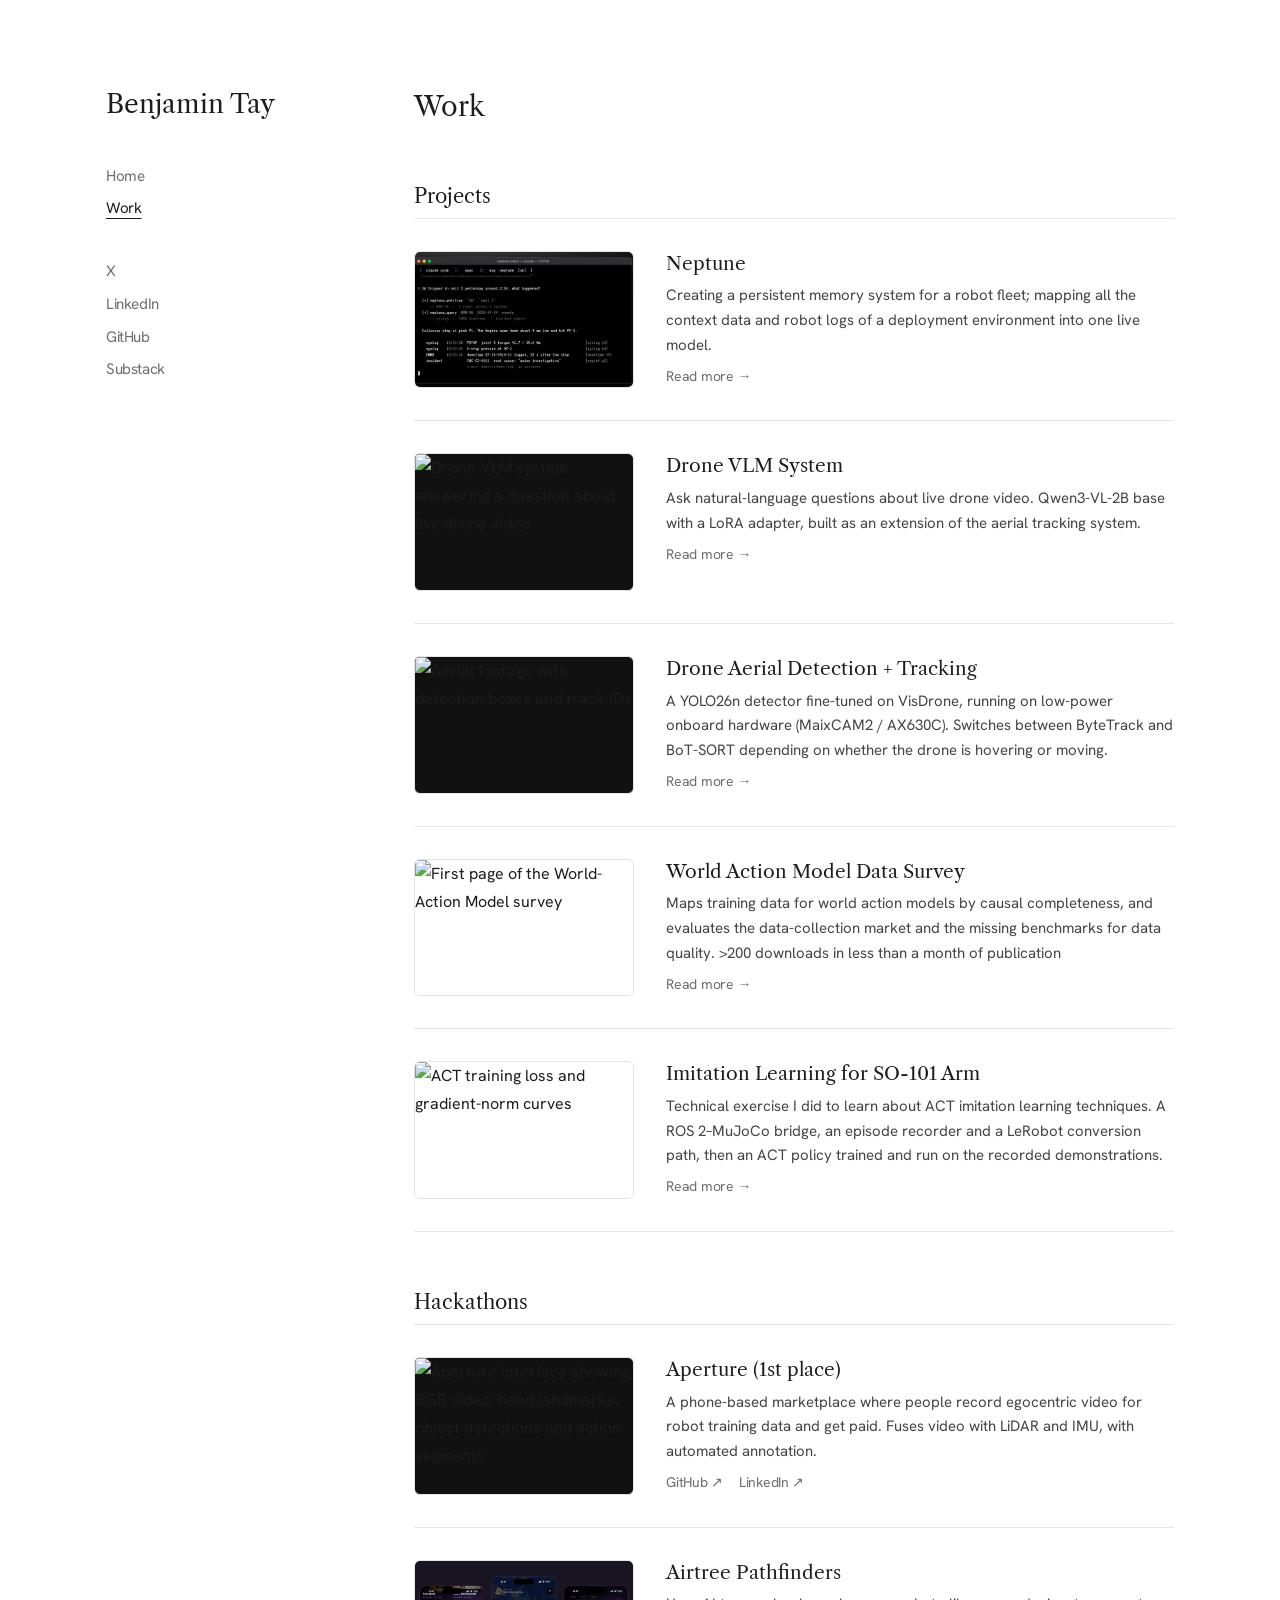
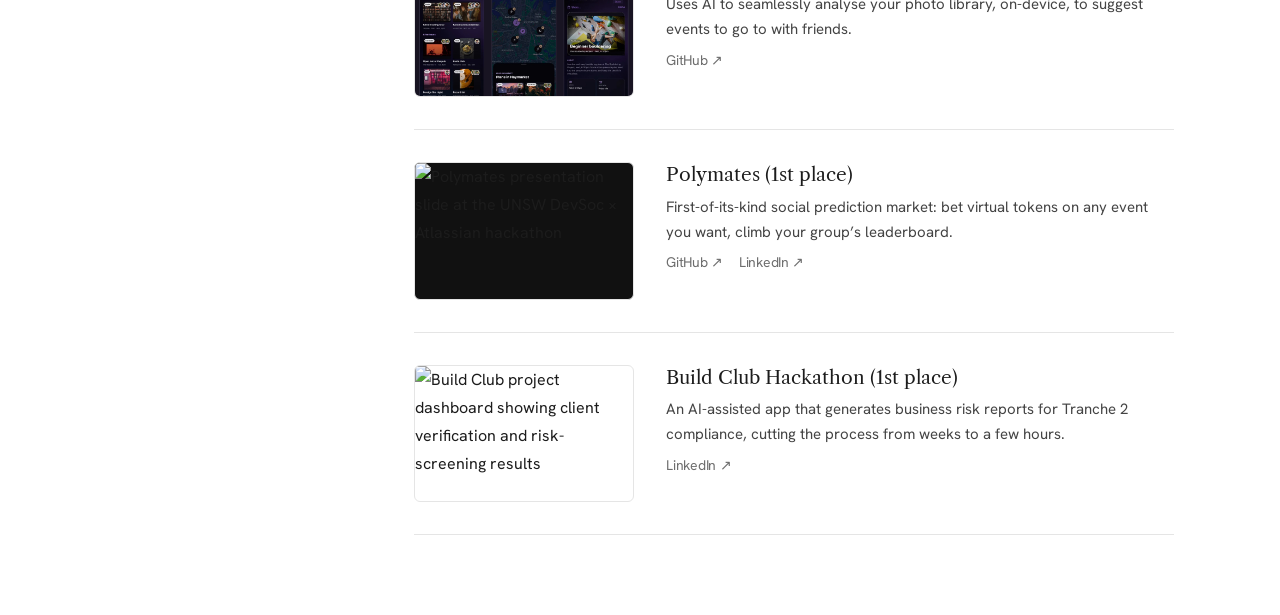
==== work.html @ 9c53ef59 "Redesign site: left sidebar layout, Work page with project popups - New Home and Work pages (Libre C" ====
<!doctype html>
<html lang="en">
<head>
  <meta charset="utf-8">
  <meta name="viewport" content="width=device-width, initial-scale=1">
  <meta name="description" content="Projects and hackathons by Benjamin Tay.">
  <title>Work — Benjamin Tay</title>
  <link rel="preload" href="fonts/libre-caslon-text-400.woff2" as="font" type="font/woff2" crossorigin>
  <link rel="preload" href="fonts/hanken-grotesk-400.woff2" as="font" type="font/woff2" crossorigin>
  <link rel="stylesheet" href="styles.css">
</head>
<body>
  <div class="shell">
    <aside class="side">
      <a class="site-name" href="/">Benjamin Tay</a>
      <nav class="nav-primary" aria-label="Primary">
        <a href="/">Home</a>
        <a href="/work" aria-current="page">Work</a>
      </nav>
      <nav class="nav-social" aria-label="Social">
        <a href="https://x.com/bennytay07" target="_blank" rel="noopener noreferrer">X</a>
        <a href="https://www.linkedin.com/in/benjamintay07" target="_blank" rel="noopener noreferrer">LinkedIn</a>
        <a href="https://github.com/bennytay" target="_blank" rel="noopener noreferrer">GitHub</a>
        <a href="https://substack.com/@bennytay" target="_blank" rel="noopener noreferrer">Substack</a>
      </nav>
    </aside>
    <main class="main work">
      <h1 class="page-title">Work</h1>

      <section class="section" aria-labelledby="projects-heading">
        <h2 class="section-title" id="projects-heading">Projects</h2>
        <div class="list">
          <a class="item" href="#neptune" data-dialog="neptune" aria-haspopup="dialog">
            <span class="thumb dark"><img src="assets/neptune-claude-code.png" alt="Neptune answering a question in Claude Code: a collision stop on robot ARM-3A, with cited syslog, CMMS and incident records" width="2656" height="1552" loading="lazy"></span>
            <span class="item-text">
              <span class="item-title">Neptune</span>
              <span class="item-desc">Creating a persistent memory system for a robot fleet; mapping all the context data and robot logs of a deployment environment into one live model.</span>
              <span class="more">Read more →</span>
            </span>
          </a>
          <a class="item" href="#vlm" data-dialog="vlm" aria-haspopup="dialog">
            <span class="thumb dark"><img src="assets/drone-vlm-system-poster.jpg" alt="Drone VLM system answering a question about live drone video" width="1280" height="720" loading="lazy"></span>
            <span class="item-text">
              <span class="item-title">Drone VLM System</span>
              <span class="item-desc">Ask natural-language questions about live drone video. Qwen3-VL-2B base with a LoRA adapter, built as an extension of the aerial tracking system.</span>
              <span class="more">Read more →</span>
            </span>
          </a>
          <a class="item" href="#tracking" data-dialog="tracking" aria-haspopup="dialog">
            <span class="thumb dark"><img src="assets/drone-aerial-tracking-poster.jpg" alt="Aerial footage with detection boxes and track IDs" width="1280" height="720" loading="lazy"></span>
            <span class="item-text">
              <span class="item-title">Drone Aerial Detection + Tracking</span>
              <span class="item-desc">A YOLO26n detector fine-tuned on VisDrone, running on low-power onboard hardware (MaixCAM2 / AX630C). Switches between ByteTrack and BoT-SORT depending on whether the drone is hovering or moving.</span>
              <span class="more">Read more →</span>
            </span>
          </a>
          <a class="item" href="#survey" data-dialog="survey" aria-haspopup="dialog">
            <span class="thumb top"><img src="assets/world-action-model-survey.png" alt="First page of the World-Action Model survey" width="1526" height="1048" loading="lazy"></span>
            <span class="item-text">
              <span class="item-title">World Action Model Data Survey</span>
              <span class="item-desc">Maps training data for world action models by causal completeness, and evaluates the data-collection market and the missing benchmarks for data quality. &gt;200 downloads in less than a month of publication</span>
              <span class="more">Read more →</span>
            </span>
          </a>
          <a class="item" href="#imitation" data-dialog="imitation" aria-haspopup="dialog">
            <span class="thumb contain"><img src="assets/so101-act-training.png" alt="ACT training loss and gradient-norm curves" width="1380" height="582" loading="lazy"></span>
            <span class="item-text">
              <span class="item-title">Imitation Learning for SO-101 Arm</span>
              <span class="item-desc">Technical exercise I did to learn about ACT imitation learning techniques. A ROS 2–MuJoCo bridge, an episode recorder and a LeRobot conversion path, then an ACT policy trained and run on the recorded demonstrations.</span>
              <span class="more">Read more →</span>
            </span>
          </a>
        </div>
      </section>

      <section class="section" aria-labelledby="hackathons-heading">
        <h2 class="section-title" id="hackathons-heading">Hackathons</h2>
        <div class="list">
          <article class="item">
            <div class="thumb dark"><img src="assets/aperture.png" alt="Aperture interface showing RGB video, hand landmarks, object detections and action segments" width="1694" height="896" loading="lazy"></div>
            <div class="item-text">
              <h3 class="item-title">Aperture (1st place)</h3>
              <p class="item-desc">A phone-based marketplace where people record egocentric video for robot training data and get paid. Fuses video with LiDAR and IMU, with automated annotation.</p>
              <div class="item-links"><a href="https://github.com/PenTest-duck/Aperture" target="_blank" rel="noopener noreferrer">GitHub ↗</a><a href="https://www.linkedin.com/posts/chris-yoo_we-won-hack48-by-scaling-physical-data-ugcPost-7464624704323014656--o9l/" target="_blank" rel="noopener noreferrer">LinkedIn ↗</a></div>
            </div>
          </article>
          <article class="item">
            <div class="thumb dark"><img src="assets/airtree-pathfinders.jpg" alt="Three screens from the Airtree Pathfinders app: event suggestions, a map of nearby plans and a plan detail" width="1600" height="1000" loading="lazy"></div>
            <div class="item-text">
              <h3 class="item-title">Airtree Pathfinders</h3>
              <p class="item-desc">Uses AI to seamlessly analyse your photo library, on-device, to suggest events to go to with friends.</p>
              <div class="item-links"><a href="https://github.com/bennytay/pathfinders" target="_blank" rel="noopener noreferrer">GitHub ↗</a></div>
            </div>
          </article>
          <article class="item">
            <div class="thumb dark"><img src="assets/polymates.png" alt="Polymates presentation slide at the UNSW DevSoc × Atlassian hackathon" width="1650" height="1008" loading="lazy"></div>
            <div class="item-text">
              <h3 class="item-title">Polymates (1st place)</h3>
              <p class="item-desc">First-of-its-kind social prediction market: bet virtual tokens on any event you want, climb your group’s leaderboard.</p>
              <div class="item-links"><a href="https://github.com/YamacYurtsever/Polymates" target="_blank" rel="noopener noreferrer">GitHub ↗</a><a href="https://www.linkedin.com/posts/benjamintay07_my-friends-have-voted-that-theres-a-00001-ugcPost-7464608392968409088-lAAg/" target="_blank" rel="noopener noreferrer">LinkedIn ↗</a></div>
            </div>
          </article>
          <article class="item">
            <div class="thumb top"><img src="assets/build-club.png" alt="Build Club project dashboard showing client verification and risk-screening results" width="1652" height="1080" loading="lazy"></div>
            <div class="item-text">
              <h3 class="item-title">Build Club Hackathon (1st place)</h3>
              <p class="item-desc">An AI-assisted app that generates business risk reports for Tranche 2 compliance, cutting the process from weeks to a few hours.</p>
              <div class="item-links"><a href="https://www.linkedin.com/feed/update/urn:li:activity:7452551533323325440/" target="_blank" rel="noopener noreferrer">LinkedIn ↗</a></div>
            </div>
          </article>
        </div>
      </section>
    </main>
  </div>
  <dialog class="dlg" id="neptune" aria-labelledby="neptune-title">
    <div class="dlg-body">
      <button class="dlg-close" type="button" aria-label="Close"><svg width="18" height="18" viewBox="0 0 24 24" fill="none" stroke="currentColor" stroke-width="1.6" stroke-linecap="round" aria-hidden="true"><path d="M6 6l12 12M18 6L6 18"/></svg></button>
      <h2 class="dlg-title" id="neptune-title"><span>Neptune</span><a class="icon-link" href="https://github.com/bennytay/neptune" target="_blank" rel="noopener noreferrer" aria-label="Neptune on GitHub"><svg aria-hidden="true" viewBox="0 0 24 24"><path d="M12 .297c-6.63 0-12 5.373-12 12 0 5.303 3.438 9.8 8.205 11.385.6.113.82-.258.82-.577 0-.285-.01-1.04-.015-2.04-3.338.724-4.042-1.61-4.042-1.61-.546-1.387-1.333-1.756-1.333-1.756-1.089-.745.083-.729.083-.729 1.205.084 1.839 1.237 1.839 1.237 1.07 1.834 2.807 1.304 3.492.997.107-.775.418-1.305.762-1.604-2.665-.305-5.467-1.334-5.467-5.931 0-1.311.469-2.381 1.236-3.221-.124-.303-.535-1.524.117-3.176 0 0 1.008-.322 3.301 1.23A11.509 11.509 0 0 1 12 5.803c1.02.005 2.047.138 3.006.404 2.291-1.552 3.297-1.23 3.297-1.23.653 1.653.242 2.874.118 3.176.77.84 1.235 1.911 1.235 3.221 0 4.609-2.807 5.624-5.479 5.921.43.372.823 1.102.823 2.222 0 1.606-.014 2.898-.014 3.293 0 .322.216.694.825.576C20.565 22.092 24 17.592 24 12.297c0-6.627-5.373-12-12-12"></path></svg></a><a class="icon-link" href="https://x.com/bennytay07/status/2110752009976754232" target="_blank" rel="noopener noreferrer" aria-label="Neptune on X"><svg aria-hidden="true" viewBox="0 0 24 24"><path d="M18.244 2.25h3.308l-7.227 8.26 8.502 11.24h-6.66l-5.214-6.817L4.99 21.75H1.68l7.73-8.835L1.254 2.25H8.08l4.713 6.231 5.45-6.231Zm-1.161 17.52h1.833L7.084 4.126H5.117L17.083 19.77Z"></path></svg></a></h2>
          <img class="dlg-img" src="assets/neptune-claude-code.png" alt="Neptune answering a question in Claude Code: a collision stop on robot ARM-3A, with cited syslog, CMMS and incident records" width="2656" height="1552" loading="lazy">
          <ul class="dlg-list">
            <li>Creating a persistent memory layer for robotic deployments, aggregating context data (records, history, regulations) with physical data (MCAP files + ROS + URDF + logs etc). Like <a href="https://supermemory.ai" rel="noopener noreferrer" target="_blank">supermemory.ai</a> but for robots. With more deployment data, the memory is automatically updated + can be used as a data flywheel.</li>
            <li>Memory is aimed to be used for downstream applications (LLM agents, VLA policies, simulators, eval/training pipelines and deployment/compliance tooling).</li>
            <li>Memory system = bi-temporal claim graph + episodic/spatial memory with immutable evidence and revision/invalidation semantics.</li>
          </ul>
          <img class="dlg-img" src="assets/neptune-memory-architecture.png" alt="Neptune memory architecture connecting working, episodic, and persistent memory across short, medium, and long horizons." width="2198" height="864" loading="lazy">
    </div>
  </dialog>
  <dialog class="dlg" id="vlm" aria-labelledby="vlm-title">
    <div class="dlg-body">
      <button class="dlg-close" type="button" aria-label="Close"><svg width="18" height="18" viewBox="0 0 24 24" fill="none" stroke="currentColor" stroke-width="1.6" stroke-linecap="round" aria-hidden="true"><path d="M6 6l12 12M18 6L6 18"/></svg></button>
      <h2 class="dlg-title" id="vlm-title"><span>Drone VLM System</span><a class="icon-link" href="https://github.com/bennytay/aero_vlm" target="_blank" rel="noopener noreferrer" aria-label="Drone VLM system on GitHub"><svg aria-hidden="true" viewBox="0 0 24 24"><path d="M12 .297c-6.63 0-12 5.373-12 12 0 5.303 3.438 9.8 8.205 11.385.6.113.82-.258.82-.577 0-.285-.01-1.04-.015-2.04-3.338.724-4.042-1.61-4.042-1.61-.546-1.387-1.333-1.756-1.333-1.756-1.089-.745.083-.729.083-.729 1.205.084 1.839 1.237 1.839 1.237 1.07 1.834 2.807 1.304 3.492.997.107-.775.418-1.305.762-1.604-2.665-.305-5.467-1.334-5.467-5.931 0-1.311.469-2.381 1.236-3.221-.124-.303-.535-1.524.117-3.176 0 0 1.008-.322 3.301 1.23A11.509 11.509 0 0 1 12 5.803c1.02.005 2.047.138 3.006.404 2.291-1.552 3.297-1.23 3.297-1.23.653 1.653.242 2.874.118 3.176.77.84 1.235 1.911 1.235 3.221 0 4.609-2.807 5.624-5.479 5.921.43.372.823 1.102.823 2.222 0 1.606-.014 2.898-.014 3.293 0 .322.216.694.825.576C20.565 22.092 24 17.592 24 12.297c0-6.627-5.373-12-12-12"></path></svg></a><a class="icon-link" href="https://x.com/bennytay07/status/2097221204251976143" target="_blank" rel="noopener noreferrer" aria-label="Drone VLM system on X"><svg aria-hidden="true" viewBox="0 0 24 24"><path d="M18.244 2.25h3.308l-7.227 8.26 8.502 11.24h-6.66l-5.214-6.817L4.99 21.75H1.68l7.73-8.835L1.254 2.25H8.08l4.713 6.231 5.45-6.231Zm-1.161 17.52h1.833L7.084 4.126H5.117L17.083 19.77Z"></path></svg></a><a class="icon-link" href="https://www.linkedin.com/feed/update/urn:li:activity:7502970041890447360/" target="_blank" rel="noopener noreferrer" aria-label="Drone VLM system on LinkedIn"><svg aria-hidden="true" viewBox="0 0 24 24"><path d="M20.447 20.452h-3.554v-5.569c0-1.328-.027-3.037-1.852-3.037-1.853 0-2.136 1.445-2.136 2.939v5.667H9.351V9h3.414v1.561h.046c.477-.9 1.637-1.85 3.37-1.85 3.601 0 4.267 2.37 4.267 5.455v6.286zM5.337 7.433a2.062 2.062 0 0 1-2.063-2.065 2.064 2.064 0 1 1 2.063 2.065zm1.782 13.019H3.555V9h3.564v11.452zM22.225 0H1.771C.792 0 0 .774 0 1.729v20.542C0 23.227.792 24 1.771 24h20.451C23.2 24 24 23.227 24 22.271V1.729C24 .774 23.2 0 22.225 0z"></path></svg></a></h2>
          <img class="dlg-img" src="assets/drone-vlm-system-poster.jpg" alt="Drone VLM system answering a question about live drone video" width="1280" height="720" loading="lazy">
          <ul class="dlg-list">
            <li>Allows you to ask open-ended semantic questions while the drone is flying (“ChatGPT for drone video”), very applicable to industry + makes monitoring tools + surveillance process more accessible to non-technical operators.</li>
            <li>Qwen3-VL-2B as pretrained base (4bit mode).</li>
            <li>Frozen vision tower initially.</li>
            <li>Image to language merger/projector + LoRA adapter is trained in Qwen’s attention and MLP layers.</li>
            <li>Completion-only supervised fine tuning on structured aerial tasks.</li>
          </ul>
          <p class="dlg-note"><a aria-label="Shared aero_vlm repository on GitHub" class="icon-link small" href="https://github.com/bennytay/aero_vlm" rel="noopener noreferrer" target="_blank"><svg aria-hidden="true" viewBox="0 0 24 24"><path d="M12 .297c-6.63 0-12 5.373-12 12 0 5.303 3.438 9.8 8.205 11.385.6.113.82-.258.82-.577 0-.285-.01-1.04-.015-2.04-3.338.724-4.042-1.61-4.042-1.61-.546-1.387-1.333-1.756-1.333-1.756-1.089-.745.083-.729.083-.729 1.205.084 1.839 1.237 1.839 1.237 1.07 1.834 2.807 1.304 3.492.997.107-.775.418-1.305.762-1.604-2.665-.305-5.467-1.334-5.467-5.931 0-1.311.469-2.381 1.236-3.221-.124-.303-.535-1.524.117-3.176 0 0 1.008-.322 3.301 1.23A11.509 11.509 0 0 1 12 5.803c1.02.005 2.047.138 3.006.404 2.291-1.552 3.297-1.23 3.297-1.23.653 1.653.242 2.874.118 3.176.77.84 1.235 1.911 1.235 3.221 0 4.609-2.807 5.624-5.479 5.921.43.372.823 1.102.823 2.222 0 1.606-.014 2.898-.014 3.293 0 .322.216.694.825.576C20.565 22.092 24 17.592 24 12.297c0-6.627-5.373-12-12-12"></path></svg></a>extension of the aerial tracking system below · <a href="https://github.com/bennytay/aero_vlm" rel="noopener noreferrer" target="_blank">shared aero_vlm repository</a></p>
    </div>
  </dialog>
  <dialog class="dlg" id="tracking" aria-labelledby="tracking-title">
    <div class="dlg-body">
      <button class="dlg-close" type="button" aria-label="Close"><svg width="18" height="18" viewBox="0 0 24 24" fill="none" stroke="currentColor" stroke-width="1.6" stroke-linecap="round" aria-hidden="true"><path d="M6 6l12 12M18 6L6 18"/></svg></button>
      <h2 class="dlg-title" id="tracking-title"><span>Drone Aerial Detection + Tracking</span><a class="icon-link" href="https://github.com/bennytay/aero_vlm" target="_blank" rel="noopener noreferrer" aria-label="Drone tracking system on GitHub"><svg aria-hidden="true" viewBox="0 0 24 24"><path d="M12 .297c-6.63 0-12 5.373-12 12 0 5.303 3.438 9.8 8.205 11.385.6.113.82-.258.82-.577 0-.285-.01-1.04-.015-2.04-3.338.724-4.042-1.61-4.042-1.61-.546-1.387-1.333-1.756-1.333-1.756-1.089-.745.083-.729.083-.729 1.205.084 1.839 1.237 1.839 1.237 1.07 1.834 2.807 1.304 3.492.997.107-.775.418-1.305.762-1.604-2.665-.305-5.467-1.334-5.467-5.931 0-1.311.469-2.381 1.236-3.221-.124-.303-.535-1.524.117-3.176 0 0 1.008-.322 3.301 1.23A11.509 11.509 0 0 1 12 5.803c1.02.005 2.047.138 3.006.404 2.291-1.552 3.297-1.23 3.297-1.23.653 1.653.242 2.874.118 3.176.77.84 1.235 1.911 1.235 3.221 0 4.609-2.807 5.624-5.479 5.921.43.372.823 1.102.823 2.222 0 1.606-.014 2.898-.014 3.293 0 .322.216.694.825.576C20.565 22.092 24 17.592 24 12.297c0-6.627-5.373-12-12-12"></path></svg></a><a class="icon-link" href="https://x.com/bennytay07/status/2094953460168831120" target="_blank" rel="noopener noreferrer" aria-label="Drone tracking system on X"><svg aria-hidden="true" viewBox="0 0 24 24"><path d="M18.244 2.25h3.308l-7.227 8.26 8.502 11.24h-6.66l-5.214-6.817L4.99 21.75H1.68l7.73-8.835L1.254 2.25H8.08l4.713 6.231 5.45-6.231Zm-1.161 17.52h1.833L7.084 4.126H5.117L17.083 19.77Z"></path></svg></a><a class="icon-link" href="https://www.linkedin.com/feed/update/urn:li:activity:7500726740667924480/" target="_blank" rel="noopener noreferrer" aria-label="Drone tracking system on LinkedIn"><svg aria-hidden="true" viewBox="0 0 24 24"><path d="M20.447 20.452h-3.554v-5.569c0-1.328-.027-3.037-1.852-3.037-1.853 0-2.136 1.445-2.136 2.939v5.667H9.351V9h3.414v1.561h.046c.477-.9 1.637-1.85 3.37-1.85 3.601 0 4.267 2.37 4.267 5.455v6.286zM5.337 7.433a2.062 2.062 0 0 1-2.063-2.065 2.064 2.064 0 1 1 2.063 2.065zm1.782 13.019H3.555V9h3.564v11.452zM22.225 0H1.771C.792 0 0 .774 0 1.729v20.542C0 23.227.792 24 1.771 24h20.451C23.2 24 24 23.227 24 22.271V1.729C24 .774 23.2 0 22.225 0z"></path></svg></a></h2>
          <img class="dlg-img" src="assets/drone-aerial-tracking-poster.jpg" alt="Aerial footage with detection boxes and track IDs" width="1280" height="720" loading="lazy">
          <ul class="dlg-list">
            <li>Drones are great for surveillance / detection deployments but it’s hard to run advanced models on them because of limited onboard compute and battery concerns. I sought to build the lowest cost and most efficient onboard system possible.</li>
            <li>Fine-tuning of YOLO26n on VisDrone for compute-constrained on-board detection.</li>
            <li>Targeted MaixCAM2/AX630C inference; switchable ByteTrack and BoT-SORT tracking (depending on drone movement, if it’s just hovering vs moving).</li>
            <li>This was the basis for my drone VLM project, which extended it on the same codebase.</li>
          </ul>
          <p class="dlg-note"><a aria-label="Shared aero_vlm repository on GitHub" class="icon-link small" href="https://github.com/bennytay/aero_vlm" rel="noopener noreferrer" target="_blank"><svg aria-hidden="true" viewBox="0 0 24 24"><path d="M12 .297c-6.63 0-12 5.373-12 12 0 5.303 3.438 9.8 8.205 11.385.6.113.82-.258.82-.577 0-.285-.01-1.04-.015-2.04-3.338.724-4.042-1.61-4.042-1.61-.546-1.387-1.333-1.756-1.333-1.756-1.089-.745.083-.729.083-.729 1.205.084 1.839 1.237 1.839 1.237 1.07 1.834 2.807 1.304 3.492.997.107-.775.418-1.305.762-1.604-2.665-.305-5.467-1.334-5.467-5.931 0-1.311.469-2.381 1.236-3.221-.124-.303-.535-1.524.117-3.176 0 0 1.008-.322 3.301 1.23A11.509 11.509 0 0 1 12 5.803c1.02.005 2.047.138 3.006.404 2.291-1.552 3.297-1.23 3.297-1.23.653 1.653.242 2.874.118 3.176.77.84 1.235 1.911 1.235 3.221 0 4.609-2.807 5.624-5.479 5.921.43.372.823 1.102.823 2.222 0 1.606-.014 2.898-.014 3.293 0 .322.216.694.825.576C20.565 22.092 24 17.592 24 12.297c0-6.627-5.373-12-12-12"></path></svg></a>base system for the VLM extension above · <a href="https://github.com/bennytay/aero_vlm" rel="noopener noreferrer" target="_blank">shared aero_vlm repository</a></p>
    </div>
  </dialog>
  <dialog class="dlg" id="survey" aria-labelledby="survey-title">
    <div class="dlg-body">
      <button class="dlg-close" type="button" aria-label="Close"><svg width="18" height="18" viewBox="0 0 24 24" fill="none" stroke="currentColor" stroke-width="1.6" stroke-linecap="round" aria-hidden="true"><path d="M6 6l12 12M18 6L6 18"/></svg></button>
      <h2 class="dlg-title" id="survey-title"><span>World Action Model Data Survey</span><a class="icon-link" href="https://engrxiv.org/preprint/view/8158/version/10498" target="_blank" rel="noopener noreferrer" aria-label="World action model survey paper"><svg aria-hidden="true" class="stroke" viewBox="0 0 24 24"><circle cx="12" cy="12" r="9.25"></circle><path d="M2.75 12h18.5M12 2.75c2.9 2.550 4.37 5.63 4.37 9.25S14.9 18.7 12 21.25C9.1 18.7 7.63 15.62 7.63 12S9.1 5.3 12 2.75Z"></path></svg></a><a class="icon-link" href="https://x.com/bennytay07/status/2099703795353837862" target="_blank" rel="noopener noreferrer" aria-label="World action model survey on X"><svg aria-hidden="true" viewBox="0 0 24 24"><path d="M18.244 2.25h3.308l-7.227 8.26 8.502 11.24h-6.66l-5.214-6.817L4.99 21.75H1.68l7.73-8.835L1.254 2.25H8.08l4.713 6.231 5.45-6.231Zm-1.161 17.52h1.833L7.084 4.126H5.117L17.083 19.77Z"></path></svg></a><a class="icon-link" href="https://www.linkedin.com/feed/update/urn:li:activity:7505475040201744384/" target="_blank" rel="noopener noreferrer" aria-label="World action model survey on LinkedIn"><svg aria-hidden="true" viewBox="0 0 24 24"><path d="M20.447 20.452h-3.554v-5.569c0-1.328-.027-3.037-1.852-3.037-1.853 0-2.136 1.445-2.136 2.939v5.667H9.351V9h3.414v1.561h.046c.477-.9 1.637-1.85 3.37-1.85 3.601 0 4.267 2.37 4.267 5.455v6.286zM5.337 7.433a2.062 2.062 0 0 1-2.063-2.065 2.064 2.064 0 1 1 2.063 2.065zm1.782 13.019H3.555V9h3.564v11.452zM22.225 0H1.771C.792 0 0 .774 0 1.729v20.542C0 23.227.792 24 1.771 24h20.451C23.2 24 24 23.227 24 22.271V1.729C24 .774 23.2 0 22.225 0z"></path></svg></a></h2>
          <img class="dlg-img" src="assets/world-action-model-survey.png" alt="First page of the World-Action Model survey paper by Benjamin Tay and Jaymari Chua." width="1526" height="1048" loading="lazy">
          <ul class="dlg-list">
            <li>Over 200 downloads in just over a month of publication.</li>
            <li>World action models depend on training data that record agent-environment causality. Therefore, we mapped the current landscape by data through the lens of causal completeness, distilling it into three key tiers.</li>
            <li>This is followed by an analysis of the saturation of the data collection economy, and discusses the problem of 'scaling in the dark' -&gt; there is a lack of proper benchmarking / taxonomy that measures how well a dataset actually improves model performance.</li>
          </ul>
    </div>
  </dialog>
  <dialog class="dlg" id="imitation" aria-labelledby="imitation-title">
    <div class="dlg-body">
      <button class="dlg-close" type="button" aria-label="Close"><svg width="18" height="18" viewBox="0 0 24 24" fill="none" stroke="currentColor" stroke-width="1.6" stroke-linecap="round" aria-hidden="true"><path d="M6 6l12 12M18 6L6 18"/></svg></button>
      <h2 class="dlg-title" id="imitation-title"><span>Imitation Learning for SO-101 Arm</span><a class="icon-link" href="https://github.com/bennytay/imitation_machines_technical" target="_blank" rel="noopener noreferrer" aria-label="Imitation learning project on GitHub"><svg aria-hidden="true" viewBox="0 0 24 24"><path d="M12 .297c-6.63 0-12 5.373-12 12 0 5.303 3.438 9.8 8.205 11.385.6.113.82-.258.82-.577 0-.285-.01-1.04-.015-2.04-3.338.724-4.042-1.61-4.042-1.61-.546-1.387-1.333-1.756-1.333-1.756-1.089-.745.083-.729.083-.729 1.205.084 1.839 1.237 1.839 1.237 1.07 1.834 2.807 1.304 3.492.997.107-.775.418-1.305.762-1.604-2.665-.305-5.467-1.334-5.467-5.931 0-1.311.469-2.381 1.236-3.221-.124-.303-.535-1.524.117-3.176 0 0 1.008-.322 3.301 1.23A11.509 11.509 0 0 1 12 5.803c1.02.005 2.047.138 3.006.404 2.291-1.552 3.297-1.23 3.297-1.23.653 1.653.242 2.874.118 3.176.77.84 1.235 1.911 1.235 3.221 0 4.609-2.807 5.624-5.479 5.921.43.372.823 1.102.823 2.222 0 1.606-.014 2.898-.014 3.293 0 .322.216.694.825.576C20.565 22.092 24 17.592 24 12.297c0-6.627-5.373-12-12-12"></path></svg></a></h2>
          <img class="dlg-img" src="assets/so101-act-training.png" alt="ACT training loss and gradient-norm curves for the SO-101 trace-I task across 5,000 steps." width="1380" height="582" loading="lazy">
          <ul class="dlg-list">
            <li>Technical exercise I did to learn about ACT imitation learning techniques.</li>
            <li>Built a ROS 2 ↔ MuJoCo bridge, episode recorder, and LeRobot conversion path.</li>
            <li>Trained and ran an ACT policy from recorded SO-101 demonstrations.</li>
            <li>Full writeup + technical analysis available on GitHub README.</li>
          </ul>
    </div>
  </dialog>
  <script>
    (() => {
      const openDialog = (id, push = true) => {
        const dialog = document.getElementById(id);
        if (!(dialog instanceof HTMLDialogElement) || dialog.open) return;
        document.querySelectorAll('dialog[open]').forEach((d) => d.close());
        dialog.showModal();
        dialog.scrollTop = 0;
        if (push) history.pushState({ dialog: id }, '', '#' + id);
      };

      document.querySelectorAll('[data-dialog]').forEach((link) => {
        link.addEventListener('click', (event) => {
          event.preventDefault();
          openDialog(link.dataset.dialog);
        });
      });

      document.querySelectorAll('dialog.dlg').forEach((dialog) => {
        dialog.querySelector('.dlg-close').addEventListener('click', () => dialog.close());
        // Clicking the dimmed area outside the popup closes it.
        dialog.addEventListener('click', (event) => {
          if (event.target === dialog) dialog.close();
        });
        // Keep the URL in sync so the back button / swipe-back closes the popup.
        dialog.addEventListener('close', () => {
          if (location.hash !== '#' + dialog.id) return;
          if (history.state && history.state.dialog === dialog.id) history.back();
          else history.replaceState(null, '', location.pathname + location.search);
        });
      });

      window.addEventListener('popstate', () => {
        const id = location.hash.slice(1);
        document.querySelectorAll('dialog[open]').forEach((d) => { if (d.id !== id) d.close(); });
        if (id) openDialog(id, false);
      });

      if (location.hash) openDialog(location.hash.slice(1), false);
    })();
  </script>
</body>
</html>
---- styles.css ----
/* Fonts (self-hosted, SIL Open Font License — see fonts/) */
@font-face {
  font-family: "Libre Caslon Text";
  font-style: normal;
  font-weight: 400;
  font-display: swap;
  src: url("fonts/libre-caslon-text-400.woff2") format("woff2");
}
@font-face {
  font-family: "Libre Caslon Text";
  font-style: italic;
  font-weight: 400;
  font-display: swap;
  src: url("fonts/libre-caslon-text-400-italic.woff2") format("woff2");
}
@font-face {
  font-family: "Hanken Grotesk";
  font-style: normal;
  font-weight: 400;
  font-display: swap;
  src: url("fonts/hanken-grotesk-400.woff2") format("woff2");
}
@font-face {
  font-family: "Hanken Grotesk";
  font-style: normal;
  font-weight: 500;
  font-display: swap;
  src: url("fonts/hanken-grotesk-500.woff2") format("woff2");
}

:root {
  --ink: #1c1c1c;
  --body-ink: #333333;
  --soft-ink: #444444;
  --muted: #6e6e6e;
  --rule: #e5e5e5;
  --page: #ffffff;
  --serif: "Libre Caslon Text", Palatino, Georgia, serif;
  --sans: "Hanken Grotesk", "Helvetica Neue", Helvetica, Arial, sans-serif;
}

*,
*::before,
*::after {
  box-sizing: border-box;
}

html {
  -webkit-text-size-adjust: 100%;
}

body {
  margin: 0;
  background: var(--page);
  color: var(--ink);
  font-family: var(--sans);
  font-size: 16px;
  line-height: 1.75;
  -webkit-font-smoothing: antialiased;
}

body:has(dialog[open]) {
  overflow: hidden;
}

a {
  color: var(--ink);
  text-decoration: none;
}

a:hover {
  color: var(--ink);
}

img {
  display: block;
  max-width: 100%;
}

:focus-visible {
  outline: 2px solid var(--ink);
  outline-offset: 3px;
  border-radius: 2px;
}

/* Layout: sidebar + content */
.shell {
  max-width: 1180px;
  margin: 0 auto;
  padding: 24px 56px 80px;
  display: flex;
  flex-wrap: wrap;
  gap: 48px 96px;
  align-items: flex-start;
}

.side {
  flex: 1 1 200px;
  max-width: 240px;
  padding-top: 64px;
  display: flex;
  flex-direction: column;
}

.site-name {
  margin: 0;
  font-family: var(--serif);
  font-size: 26px;
  line-height: 1.25;
  font-weight: 400;
  color: var(--ink);
}

.nav-primary,
.nav-social {
  display: flex;
  flex-direction: column;
  gap: 2px;
}

.nav-primary {
  margin-top: 40px;
}

.nav-social {
  margin-top: 32px;
}

.nav-primary a,
.nav-social a {
  align-self: flex-start;
  padding: 4px 0;
  font-size: 15.2px;
  line-height: 1.5;
  letter-spacing: -0.025em;
  color: var(--muted);
  transition: color 150ms ease-out;
}

.nav-primary a:hover,
.nav-social a:hover {
  color: var(--ink);
}

.nav-primary a[aria-current="page"] {
  color: var(--ink);
  text-decoration: underline;
  text-decoration-color: var(--ink);
  text-underline-offset: 5px;
}

.main {
  flex: 999 1 560px;
  min-width: 0;
  max-width: 640px;
  padding-top: 64px;
  display: flex;
  flex-direction: column;
}

/* Sidebar stays put while the content scrolls (desktop only) */
@media (min-width: 968px) {
  .side {
    position: sticky;
    top: 0;
  }
}

/* Phones and narrow windows: sidebar stacks on top, spacing tightens */
@media (max-width: 967px) {
  .shell {
    padding: 24px 24px 64px;
    row-gap: 32px;
  }
  .side {
    padding-top: 16px;
  }
  .nav-primary {
    margin-top: 25px;
    gap: 0;
  }
  .nav-social {
    margin-top: 20px;
    gap: 0;
  }
  .nav-primary a,
  .nav-social a {
    padding: 3px 0;
  }
  .main {
    padding-top: 0;
  }
}

/* Home */
.home {
  gap: 32px;
}

.hero {
  width: 100%;
  height: 177px;
  object-fit: cover;
  object-position: center 80%;
  border-radius: 6px;
}

.divider {
  margin: 0;
  border: 0;
  border-top: 1px solid var(--rule);
  width: 100%;
}

.bio {
  margin: 0;
  line-height: 1.5;
  color: var(--body-ink);
}

.bio a {
  color: var(--ink);
  text-decoration: underline;
  text-underline-offset: 3px;
}

/* Work */
.work {
  max-width: 760px;
  gap: 56px;
}

.page-title {
  margin: 0;
  font-family: var(--serif);
  font-size: 27px;
  line-height: 1.4;
  font-weight: 400;
}

.section {
  display: flex;
  flex-direction: column;
  gap: 8px;
}

.section-title {
  margin: 0;
  font-family: var(--serif);
  font-size: 20px;
  line-height: 1.4;
  font-weight: 400;
}

.list {
  display: flex;
  flex-direction: column;
  border-bottom: 1px solid var(--rule);
}

.item {
  display: flex;
  flex-wrap: wrap;
  gap: 20px 32px;
  padding: 32px 0;
  border-top: 1px solid var(--rule);
  color: inherit;
}

a.item {
  cursor: pointer;
}

.thumb {
  flex: 1 1 220px;
  max-width: 280px;
  aspect-ratio: 16 / 10;
  border: 1px solid var(--rule);
  border-radius: 6px;
  overflow: hidden;
  background: #ffffff;
  transition: border-color 150ms ease-out;
}

.thumb img {
  width: 100%;
  height: 100%;
  object-fit: cover;
}

.thumb.dark {
  background: #111111;
}

.thumb.contain img {
  object-fit: contain;
}

.thumb.top img {
  object-position: center top;
}

.item-text {
  flex: 999 1 300px;
  min-width: 0;
  display: flex;
  flex-direction: column;
  gap: 6px;
}

.item-title {
  margin: 0;
  font-family: var(--serif);
  font-size: 19px;
  line-height: 1.4;
  font-weight: 400;
  color: var(--ink);
}

.item-desc {
  margin: 0;
  color: var(--soft-ink);
  font-size: 15px;
  line-height: 1.65;
}

.item-links {
  display: flex;
  flex-wrap: wrap;
  gap: 16px;
  font-size: 14px;
  letter-spacing: -0.02em;
}

.item-links a,
.more {
  color: var(--muted);
  transition: color 150ms ease-out;
}

.item-links a:hover,
a.item:hover .more {
  color: var(--ink);
}

a.item:hover .thumb {
  border-color: #9a9a9a;
}

.more {
  font-size: 14px;
  letter-spacing: -0.02em;
}

/* Project popups */
.dlg {
  width: calc(100% - 32px);
  max-width: 680px;
  max-height: calc(100% - 112px);
  margin: 56px auto;
  padding: 0;
  border: 0;
  border-radius: 10px;
  background: #ffffff;
  color: var(--ink);
  box-shadow: 0 24px 64px rgba(0, 0, 0, 0.18);
  overflow: auto;
  overscroll-behavior: contain;
}

.dlg:focus,
.dlg:focus-visible {
  outline: none;
}

.dlg::backdrop {
  background: rgba(28, 28, 28, 0.45);
}

.dlg-body {
  position: relative;
  padding: 44px 44px 40px;
  display: flex;
  flex-direction: column;
  gap: 24px;
}

.dlg-close {
  position: absolute;
  top: 12px;
  right: 12px;
  width: 44px;
  height: 44px;
  display: flex;
  align-items: center;
  justify-content: center;
  appearance: none;
  background: none;
  border: 0;
  border-radius: 8px;
  cursor: pointer;
  color: var(--muted);
}

.dlg-close:hover {
  color: var(--ink);
}

.dlg-title {
  margin: 0;
  padding-right: 32px;
  display: flex;
  align-items: center;
  flex-wrap: wrap;
  column-gap: 10px;
  font-family: var(--serif);
  font-size: 28px;
  line-height: 1.3;
  font-weight: 400;
}

.icon-link {
  display: inline-flex;
  width: 24px;
  height: 24px;
  color: var(--muted);
  transition: color 150ms ease-out;
}

.icon-link:hover {
  color: var(--ink);
}

.icon-link svg {
  width: 100%;
  height: 100%;
  fill: currentColor;
}

.icon-link svg.stroke {
  fill: none;
  stroke: currentColor;
  stroke-width: 1.8;
  stroke-linecap: round;
  stroke-linejoin: round;
}

.icon-link.small {
  width: 16px;
  height: 16px;
  margin-right: 6px;
  vertical-align: -0.15em;
}

.dlg-img {
  width: 100%;
  height: auto;
  border: 1px solid var(--rule);
  border-radius: 6px;
}

.dlg-list {
  margin: 0;
  padding-left: 18px;
  font-size: 15.5px;
  line-height: 1.7;
  color: var(--body-ink);
  display: flex;
  flex-direction: column;
  gap: 8px;
}

.dlg-list a,
.dlg-note a {
  color: var(--ink);
  text-decoration: underline;
  text-underline-offset: 3px;
  text-decoration-color: #c8c8c8;
}

.dlg-note {
  margin: 0;
  font-size: 15px;
  line-height: 1.7;
  color: var(--muted);
}

@media (max-width: 600px) {
  .dlg {
    margin: 16px auto;
    max-height: calc(100% - 32px);
  }
  .dlg-body {
    padding: 36px 22px 28px;
  }
  .dlg-title {
    font-size: 24px;
  }
}

@media (prefers-reduced-motion: reduce) {
  * {
    transition: none !important;
  }
}
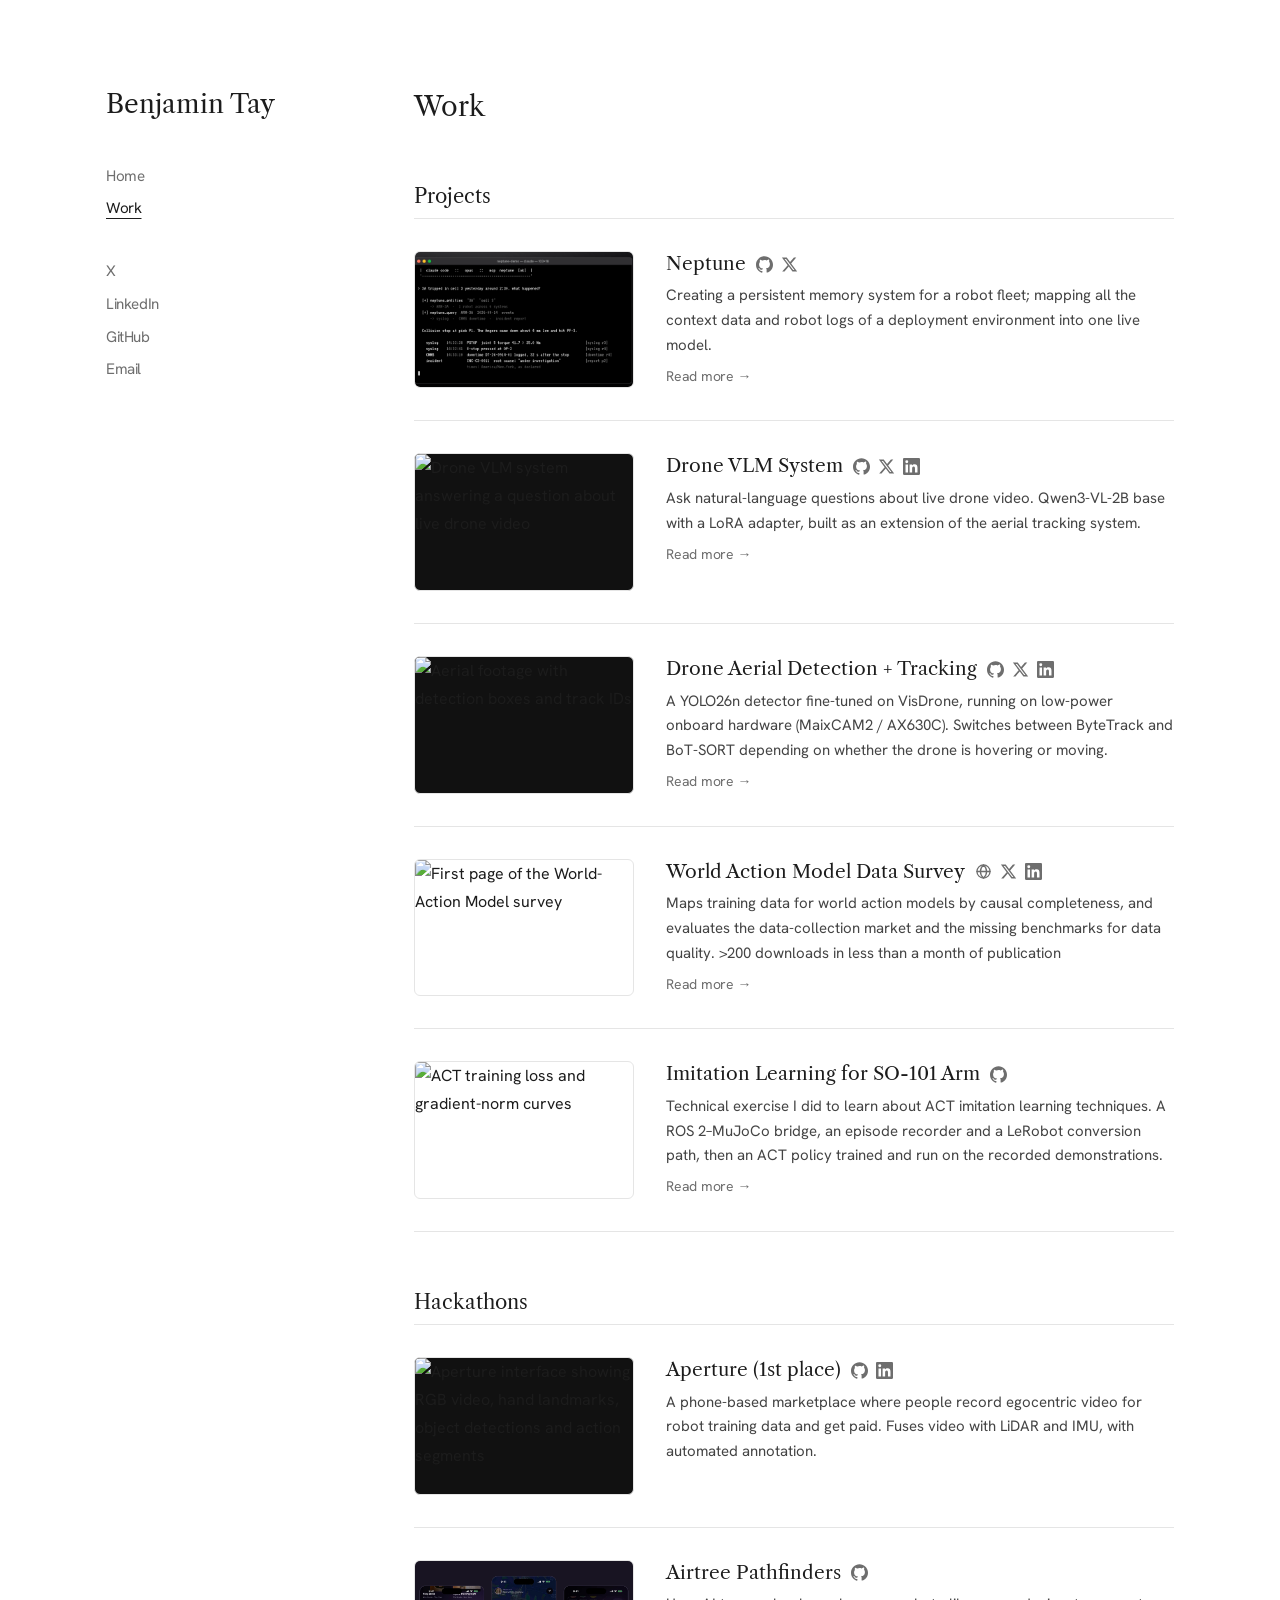
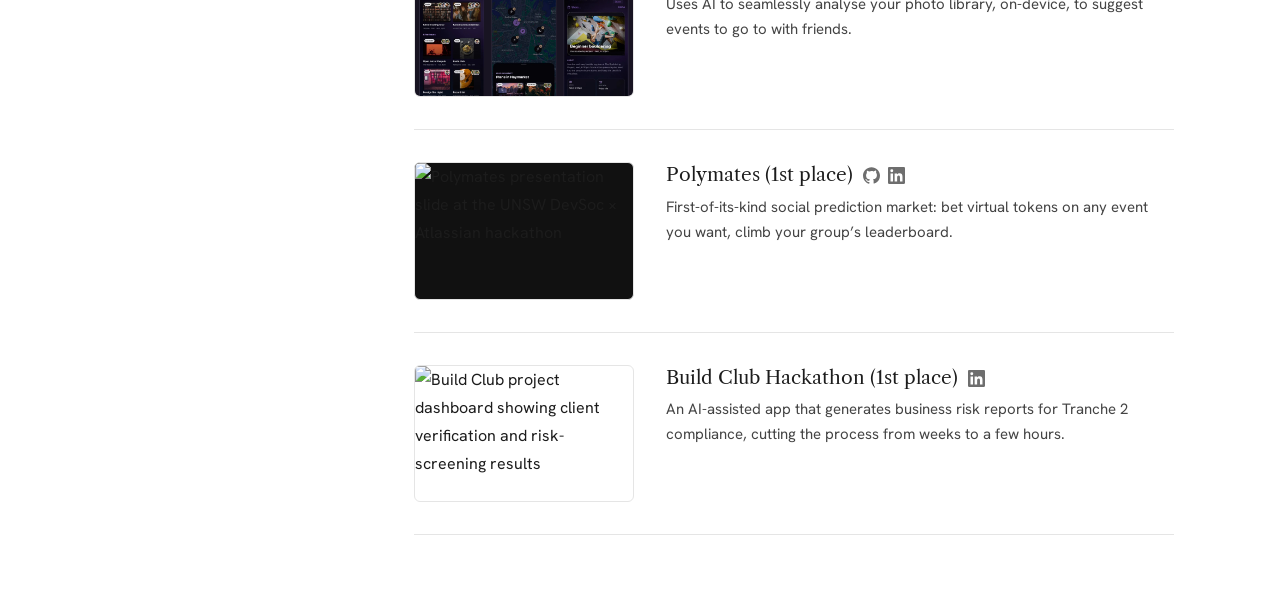
==== commit 70588c96: "Work page: link icons next to every title; swap Substack for Email - Projects and hackathons show th" ====
--- a/work.html
+++ b/work.html
@@ -21,7 +21,7 @@
         <a href="https://x.com/bennytay07" target="_blank" rel="noopener noreferrer">X</a>
         <a href="https://www.linkedin.com/in/benjamintay07" target="_blank" rel="noopener noreferrer">LinkedIn</a>
         <a href="https://github.com/bennytay" target="_blank" rel="noopener noreferrer">GitHub</a>
-        <a href="https://substack.com/@bennytay" target="_blank" rel="noopener noreferrer">Substack</a>
+        <a href="mailto:benjamintay07@gmail.com">Email</a>
       </nav>
     </aside>
     <main class="main work">
@@ -30,46 +30,46 @@
       <section class="section" aria-labelledby="projects-heading">
         <h2 class="section-title" id="projects-heading">Projects</h2>
         <div class="list">
-          <a class="item" href="#neptune" data-dialog="neptune" aria-haspopup="dialog">
-            <span class="thumb dark"><img src="assets/neptune-claude-code.png" alt="Neptune answering a question in Claude Code: a collision stop on robot ARM-3A, with cited syslog, CMMS and incident records" width="2656" height="1552" loading="lazy"></span>
-            <span class="item-text">
-              <span class="item-title">Neptune</span>
-              <span class="item-desc">Creating a persistent memory system for a robot fleet; mapping all the context data and robot logs of a deployment environment into one live model.</span>
-              <span class="more">Read more →</span>
-            </span>
-          </a>
-          <a class="item" href="#vlm" data-dialog="vlm" aria-haspopup="dialog">
-            <span class="thumb dark"><img src="assets/drone-vlm-system-poster.jpg" alt="Drone VLM system answering a question about live drone video" width="1280" height="720" loading="lazy"></span>
-            <span class="item-text">
-              <span class="item-title">Drone VLM System</span>
-              <span class="item-desc">Ask natural-language questions about live drone video. Qwen3-VL-2B base with a LoRA adapter, built as an extension of the aerial tracking system.</span>
-              <span class="more">Read more →</span>
-            </span>
-          </a>
-          <a class="item" href="#tracking" data-dialog="tracking" aria-haspopup="dialog">
-            <span class="thumb dark"><img src="assets/drone-aerial-tracking-poster.jpg" alt="Aerial footage with detection boxes and track IDs" width="1280" height="720" loading="lazy"></span>
-            <span class="item-text">
-              <span class="item-title">Drone Aerial Detection + Tracking</span>
-              <span class="item-desc">A YOLO26n detector fine-tuned on VisDrone, running on low-power onboard hardware (MaixCAM2 / AX630C). Switches between ByteTrack and BoT-SORT depending on whether the drone is hovering or moving.</span>
-              <span class="more">Read more →</span>
-            </span>
-          </a>
-          <a class="item" href="#survey" data-dialog="survey" aria-haspopup="dialog">
-            <span class="thumb top"><img src="assets/world-action-model-survey.png" alt="First page of the World-Action Model survey" width="1526" height="1048" loading="lazy"></span>
-            <span class="item-text">
-              <span class="item-title">World Action Model Data Survey</span>
-              <span class="item-desc">Maps training data for world action models by causal completeness, and evaluates the data-collection market and the missing benchmarks for data quality. &gt;200 downloads in less than a month of publication</span>
-              <span class="more">Read more →</span>
-            </span>
-          </a>
-          <a class="item" href="#imitation" data-dialog="imitation" aria-haspopup="dialog">
-            <span class="thumb contain"><img src="assets/so101-act-training.png" alt="ACT training loss and gradient-norm curves" width="1380" height="582" loading="lazy"></span>
-            <span class="item-text">
-              <span class="item-title">Imitation Learning for SO-101 Arm</span>
-              <span class="item-desc">Technical exercise I did to learn about ACT imitation learning techniques. A ROS 2–MuJoCo bridge, an episode recorder and a LeRobot conversion path, then an ACT policy trained and run on the recorded demonstrations.</span>
-              <span class="more">Read more →</span>
-            </span>
-          </a>
+          <article class="item clickable" data-dialog="neptune">
+            <div class="thumb dark"><img src="assets/neptune-claude-code.png" alt="Neptune answering a question in Claude Code: a collision stop on robot ARM-3A, with cited syslog, CMMS and incident records" width="2656" height="1552" loading="lazy"></div>
+            <div class="item-text">
+              <h3 class="item-title"><a class="title-link" href="#neptune" aria-haspopup="dialog">Neptune</a><a class="icon-link sm" href="https://github.com/bennytay/neptune" target="_blank" rel="noopener noreferrer" aria-label="Neptune on GitHub"><svg aria-hidden="true" viewBox="0 0 24 24"><path d="M12 .297c-6.63 0-12 5.373-12 12 0 5.303 3.438 9.8 8.205 11.385.6.113.82-.258.82-.577 0-.285-.01-1.04-.015-2.04-3.338.724-4.042-1.61-4.042-1.61-.546-1.387-1.333-1.756-1.333-1.756-1.089-.745.083-.729.083-.729 1.205.084 1.839 1.237 1.839 1.237 1.07 1.834 2.807 1.304 3.492.997.107-.775.418-1.305.762-1.604-2.665-.305-5.467-1.334-5.467-5.931 0-1.311.469-2.381 1.236-3.221-.124-.303-.535-1.524.117-3.176 0 0 1.008-.322 3.301 1.23A11.509 11.509 0 0 1 12 5.803c1.02.005 2.047.138 3.006.404 2.291-1.552 3.297-1.23 3.297-1.23.653 1.653.242 2.874.118 3.176.77.84 1.235 1.911 1.235 3.221 0 4.609-2.807 5.624-5.479 5.921.43.372.823 1.102.823 2.222 0 1.606-.014 2.898-.014 3.293 0 .322.216.694.825.576C20.565 22.092 24 17.592 24 12.297c0-6.627-5.373-12-12-12"></path></svg></a><a class="icon-link sm" href="https://x.com/bennytay07/status/2110752009976754232" target="_blank" rel="noopener noreferrer" aria-label="Neptune on X"><svg aria-hidden="true" viewBox="0 0 24 24"><path d="M18.244 2.25h3.308l-7.227 8.26 8.502 11.24h-6.66l-5.214-6.817L4.99 21.75H1.68l7.73-8.835L1.254 2.25H8.08l4.713 6.231 5.45-6.231Zm-1.161 17.52h1.833L7.084 4.126H5.117L17.083 19.77Z"></path></svg></a></h3>
+              <p class="item-desc">Creating a persistent memory system for a robot fleet; mapping all the context data and robot logs of a deployment environment into one live model.</p>
+              <span class="more" aria-hidden="true">Read more →</span>
+            </div>
+          </article>
+          <article class="item clickable" data-dialog="vlm">
+            <div class="thumb dark"><img src="assets/drone-vlm-system-poster.jpg" alt="Drone VLM system answering a question about live drone video" width="1280" height="720" loading="lazy"></div>
+            <div class="item-text">
+              <h3 class="item-title"><a class="title-link" href="#vlm" aria-haspopup="dialog">Drone VLM System</a><a class="icon-link sm" href="https://github.com/bennytay/aero_vlm" target="_blank" rel="noopener noreferrer" aria-label="Drone VLM system on GitHub"><svg aria-hidden="true" viewBox="0 0 24 24"><path d="M12 .297c-6.63 0-12 5.373-12 12 0 5.303 3.438 9.8 8.205 11.385.6.113.82-.258.82-.577 0-.285-.01-1.04-.015-2.04-3.338.724-4.042-1.61-4.042-1.61-.546-1.387-1.333-1.756-1.333-1.756-1.089-.745.083-.729.083-.729 1.205.084 1.839 1.237 1.839 1.237 1.07 1.834 2.807 1.304 3.492.997.107-.775.418-1.305.762-1.604-2.665-.305-5.467-1.334-5.467-5.931 0-1.311.469-2.381 1.236-3.221-.124-.303-.535-1.524.117-3.176 0 0 1.008-.322 3.301 1.23A11.509 11.509 0 0 1 12 5.803c1.02.005 2.047.138 3.006.404 2.291-1.552 3.297-1.23 3.297-1.23.653 1.653.242 2.874.118 3.176.77.84 1.235 1.911 1.235 3.221 0 4.609-2.807 5.624-5.479 5.921.43.372.823 1.102.823 2.222 0 1.606-.014 2.898-.014 3.293 0 .322.216.694.825.576C20.565 22.092 24 17.592 24 12.297c0-6.627-5.373-12-12-12"></path></svg></a><a class="icon-link sm" href="https://x.com/bennytay07/status/2097221204251976143" target="_blank" rel="noopener noreferrer" aria-label="Drone VLM system on X"><svg aria-hidden="true" viewBox="0 0 24 24"><path d="M18.244 2.25h3.308l-7.227 8.26 8.502 11.24h-6.66l-5.214-6.817L4.99 21.75H1.68l7.73-8.835L1.254 2.25H8.08l4.713 6.231 5.45-6.231Zm-1.161 17.52h1.833L7.084 4.126H5.117L17.083 19.77Z"></path></svg></a><a class="icon-link sm" href="https://www.linkedin.com/feed/update/urn:li:activity:7502970041890447360/" target="_blank" rel="noopener noreferrer" aria-label="Drone VLM system on LinkedIn"><svg aria-hidden="true" viewBox="0 0 24 24"><path d="M20.447 20.452h-3.554v-5.569c0-1.328-.027-3.037-1.852-3.037-1.853 0-2.136 1.445-2.136 2.939v5.667H9.351V9h3.414v1.561h.046c.477-.9 1.637-1.85 3.37-1.85 3.601 0 4.267 2.37 4.267 5.455v6.286zM5.337 7.433a2.062 2.062 0 0 1-2.063-2.065 2.064 2.064 0 1 1 2.063 2.065zm1.782 13.019H3.555V9h3.564v11.452zM22.225 0H1.771C.792 0 0 .774 0 1.729v20.542C0 23.227.792 24 1.771 24h20.451C23.2 24 24 23.227 24 22.271V1.729C24 .774 23.2 0 22.225 0z"></path></svg></a></h3>
+              <p class="item-desc">Ask natural-language questions about live drone video. Qwen3-VL-2B base with a LoRA adapter, built as an extension of the aerial tracking system.</p>
+              <span class="more" aria-hidden="true">Read more →</span>
+            </div>
+          </article>
+          <article class="item clickable" data-dialog="tracking">
+            <div class="thumb dark"><img src="assets/drone-aerial-tracking-poster.jpg" alt="Aerial footage with detection boxes and track IDs" width="1280" height="720" loading="lazy"></div>
+            <div class="item-text">
+              <h3 class="item-title"><a class="title-link" href="#tracking" aria-haspopup="dialog">Drone Aerial Detection + Tracking</a><a class="icon-link sm" href="https://github.com/bennytay/aero_vlm" target="_blank" rel="noopener noreferrer" aria-label="Drone tracking system on GitHub"><svg aria-hidden="true" viewBox="0 0 24 24"><path d="M12 .297c-6.63 0-12 5.373-12 12 0 5.303 3.438 9.8 8.205 11.385.6.113.82-.258.82-.577 0-.285-.01-1.04-.015-2.04-3.338.724-4.042-1.61-4.042-1.61-.546-1.387-1.333-1.756-1.333-1.756-1.089-.745.083-.729.083-.729 1.205.084 1.839 1.237 1.839 1.237 1.07 1.834 2.807 1.304 3.492.997.107-.775.418-1.305.762-1.604-2.665-.305-5.467-1.334-5.467-5.931 0-1.311.469-2.381 1.236-3.221-.124-.303-.535-1.524.117-3.176 0 0 1.008-.322 3.301 1.23A11.509 11.509 0 0 1 12 5.803c1.02.005 2.047.138 3.006.404 2.291-1.552 3.297-1.23 3.297-1.23.653 1.653.242 2.874.118 3.176.77.84 1.235 1.911 1.235 3.221 0 4.609-2.807 5.624-5.479 5.921.43.372.823 1.102.823 2.222 0 1.606-.014 2.898-.014 3.293 0 .322.216.694.825.576C20.565 22.092 24 17.592 24 12.297c0-6.627-5.373-12-12-12"></path></svg></a><a class="icon-link sm" href="https://x.com/bennytay07/status/2094953460168831120" target="_blank" rel="noopener noreferrer" aria-label="Drone tracking system on X"><svg aria-hidden="true" viewBox="0 0 24 24"><path d="M18.244 2.25h3.308l-7.227 8.26 8.502 11.24h-6.66l-5.214-6.817L4.99 21.75H1.68l7.73-8.835L1.254 2.25H8.08l4.713 6.231 5.45-6.231Zm-1.161 17.52h1.833L7.084 4.126H5.117L17.083 19.77Z"></path></svg></a><a class="icon-link sm" href="https://www.linkedin.com/feed/update/urn:li:activity:7500726740667924480/" target="_blank" rel="noopener noreferrer" aria-label="Drone tracking system on LinkedIn"><svg aria-hidden="true" viewBox="0 0 24 24"><path d="M20.447 20.452h-3.554v-5.569c0-1.328-.027-3.037-1.852-3.037-1.853 0-2.136 1.445-2.136 2.939v5.667H9.351V9h3.414v1.561h.046c.477-.9 1.637-1.85 3.37-1.85 3.601 0 4.267 2.37 4.267 5.455v6.286zM5.337 7.433a2.062 2.062 0 0 1-2.063-2.065 2.064 2.064 0 1 1 2.063 2.065zm1.782 13.019H3.555V9h3.564v11.452zM22.225 0H1.771C.792 0 0 .774 0 1.729v20.542C0 23.227.792 24 1.771 24h20.451C23.2 24 24 23.227 24 22.271V1.729C24 .774 23.2 0 22.225 0z"></path></svg></a></h3>
+              <p class="item-desc">A YOLO26n detector fine-tuned on VisDrone, running on low-power onboard hardware (MaixCAM2 / AX630C). Switches between ByteTrack and BoT-SORT depending on whether the drone is hovering or moving.</p>
+              <span class="more" aria-hidden="true">Read more →</span>
+            </div>
+          </article>
+          <article class="item clickable" data-dialog="survey">
+            <div class="thumb top"><img src="assets/world-action-model-survey.png" alt="First page of the World-Action Model survey" width="1526" height="1048" loading="lazy"></div>
+            <div class="item-text">
+              <h3 class="item-title"><a class="title-link" href="#survey" aria-haspopup="dialog">World Action Model Data Survey</a><a class="icon-link sm" href="https://engrxiv.org/preprint/view/8158/version/10498" target="_blank" rel="noopener noreferrer" aria-label="World action model survey paper"><svg aria-hidden="true" class="stroke" viewBox="0 0 24 24"><circle cx="12" cy="12" r="9.25"></circle><path d="M2.75 12h18.5M12 2.75c2.9 2.550 4.37 5.63 4.37 9.25S14.9 18.7 12 21.25C9.1 18.7 7.63 15.62 7.63 12S9.1 5.3 12 2.75Z"></path></svg></a><a class="icon-link sm" href="https://x.com/bennytay07/status/2099703795353837862" target="_blank" rel="noopener noreferrer" aria-label="World action model survey on X"><svg aria-hidden="true" viewBox="0 0 24 24"><path d="M18.244 2.25h3.308l-7.227 8.26 8.502 11.24h-6.66l-5.214-6.817L4.99 21.75H1.68l7.73-8.835L1.254 2.25H8.08l4.713 6.231 5.45-6.231Zm-1.161 17.52h1.833L7.084 4.126H5.117L17.083 19.77Z"></path></svg></a><a class="icon-link sm" href="https://www.linkedin.com/feed/update/urn:li:activity:7505475040201744384/" target="_blank" rel="noopener noreferrer" aria-label="World action model survey on LinkedIn"><svg aria-hidden="true" viewBox="0 0 24 24"><path d="M20.447 20.452h-3.554v-5.569c0-1.328-.027-3.037-1.852-3.037-1.853 0-2.136 1.445-2.136 2.939v5.667H9.351V9h3.414v1.561h.046c.477-.9 1.637-1.85 3.37-1.85 3.601 0 4.267 2.37 4.267 5.455v6.286zM5.337 7.433a2.062 2.062 0 0 1-2.063-2.065 2.064 2.064 0 1 1 2.063 2.065zm1.782 13.019H3.555V9h3.564v11.452zM22.225 0H1.771C.792 0 0 .774 0 1.729v20.542C0 23.227.792 24 1.771 24h20.451C23.2 24 24 23.227 24 22.271V1.729C24 .774 23.2 0 22.225 0z"></path></svg></a></h3>
+              <p class="item-desc">Maps training data for world action models by causal completeness, and evaluates the data-collection market and the missing benchmarks for data quality. &gt;200 downloads in less than a month of publication</p>
+              <span class="more" aria-hidden="true">Read more →</span>
+            </div>
+          </article>
+          <article class="item clickable" data-dialog="imitation">
+            <div class="thumb contain"><img src="assets/so101-act-training.png" alt="ACT training loss and gradient-norm curves" width="1380" height="582" loading="lazy"></div>
+            <div class="item-text">
+              <h3 class="item-title"><a class="title-link" href="#imitation" aria-haspopup="dialog">Imitation Learning for SO-101 Arm</a><a class="icon-link sm" href="https://github.com/bennytay/imitation_machines_technical" target="_blank" rel="noopener noreferrer" aria-label="Imitation learning project on GitHub"><svg aria-hidden="true" viewBox="0 0 24 24"><path d="M12 .297c-6.63 0-12 5.373-12 12 0 5.303 3.438 9.8 8.205 11.385.6.113.82-.258.82-.577 0-.285-.01-1.04-.015-2.04-3.338.724-4.042-1.61-4.042-1.61-.546-1.387-1.333-1.756-1.333-1.756-1.089-.745.083-.729.083-.729 1.205.084 1.839 1.237 1.839 1.237 1.07 1.834 2.807 1.304 3.492.997.107-.775.418-1.305.762-1.604-2.665-.305-5.467-1.334-5.467-5.931 0-1.311.469-2.381 1.236-3.221-.124-.303-.535-1.524.117-3.176 0 0 1.008-.322 3.301 1.23A11.509 11.509 0 0 1 12 5.803c1.02.005 2.047.138 3.006.404 2.291-1.552 3.297-1.23 3.297-1.23.653 1.653.242 2.874.118 3.176.77.84 1.235 1.911 1.235 3.221 0 4.609-2.807 5.624-5.479 5.921.43.372.823 1.102.823 2.222 0 1.606-.014 2.898-.014 3.293 0 .322.216.694.825.576C20.565 22.092 24 17.592 24 12.297c0-6.627-5.373-12-12-12"></path></svg></a></h3>
+              <p class="item-desc">Technical exercise I did to learn about ACT imitation learning techniques. A ROS 2–MuJoCo bridge, an episode recorder and a LeRobot conversion path, then an ACT policy trained and run on the recorded demonstrations.</p>
+              <span class="more" aria-hidden="true">Read more →</span>
+            </div>
+          </article>
         </div>
       </section>
 
@@ -79,33 +79,29 @@
           <article class="item">
             <div class="thumb dark"><img src="assets/aperture.png" alt="Aperture interface showing RGB video, hand landmarks, object detections and action segments" width="1694" height="896" loading="lazy"></div>
             <div class="item-text">
-              <h3 class="item-title">Aperture (1st place)</h3>
+              <h3 class="item-title"><span>Aperture (1st place)</span><a class="icon-link sm" href="https://github.com/PenTest-duck/Aperture" target="_blank" rel="noopener noreferrer" aria-label="Aperture on GitHub"><svg aria-hidden="true" viewBox="0 0 24 24"><path d="M12 .297c-6.63 0-12 5.373-12 12 0 5.303 3.438 9.8 8.205 11.385.6.113.82-.258.82-.577 0-.285-.01-1.04-.015-2.04-3.338.724-4.042-1.61-4.042-1.61-.546-1.387-1.333-1.756-1.333-1.756-1.089-.745.083-.729.083-.729 1.205.084 1.839 1.237 1.839 1.237 1.07 1.834 2.807 1.304 3.492.997.107-.775.418-1.305.762-1.604-2.665-.305-5.467-1.334-5.467-5.931 0-1.311.469-2.381 1.236-3.221-.124-.303-.535-1.524.117-3.176 0 0 1.008-.322 3.301 1.23A11.509 11.509 0 0 1 12 5.803c1.02.005 2.047.138 3.006.404 2.291-1.552 3.297-1.23 3.297-1.23.653 1.653.242 2.874.118 3.176.77.84 1.235 1.911 1.235 3.221 0 4.609-2.807 5.624-5.479 5.921.43.372.823 1.102.823 2.222 0 1.606-.014 2.898-.014 3.293 0 .322.216.694.825.576C20.565 22.092 24 17.592 24 12.297c0-6.627-5.373-12-12-12"></path></svg></a><a class="icon-link sm" href="https://www.linkedin.com/posts/chris-yoo_we-won-hack48-by-scaling-physical-data-ugcPost-7464624704323014656--o9l/" target="_blank" rel="noopener noreferrer" aria-label="Aperture on LinkedIn"><svg aria-hidden="true" viewBox="0 0 24 24"><path d="M20.447 20.452h-3.554v-5.569c0-1.328-.027-3.037-1.852-3.037-1.853 0-2.136 1.445-2.136 2.939v5.667H9.351V9h3.414v1.561h.046c.477-.9 1.637-1.85 3.37-1.85 3.601 0 4.267 2.37 4.267 5.455v6.286zM5.337 7.433a2.062 2.062 0 0 1-2.063-2.065 2.064 2.064 0 1 1 2.063 2.065zm1.782 13.019H3.555V9h3.564v11.452zM22.225 0H1.771C.792 0 0 .774 0 1.729v20.542C0 23.227.792 24 1.771 24h20.451C23.2 24 24 23.227 24 22.271V1.729C24 .774 23.2 0 22.225 0z"></path></svg></a></h3>
               <p class="item-desc">A phone-based marketplace where people record egocentric video for robot training data and get paid. Fuses video with LiDAR and IMU, with automated annotation.</p>
-              <div class="item-links"><a href="https://github.com/PenTest-duck/Aperture" target="_blank" rel="noopener noreferrer">GitHub ↗</a><a href="https://www.linkedin.com/posts/chris-yoo_we-won-hack48-by-scaling-physical-data-ugcPost-7464624704323014656--o9l/" target="_blank" rel="noopener noreferrer">LinkedIn ↗</a></div>
             </div>
           </article>
           <article class="item">
             <div class="thumb dark"><img src="assets/airtree-pathfinders.jpg" alt="Three screens from the Airtree Pathfinders app: event suggestions, a map of nearby plans and a plan detail" width="1600" height="1000" loading="lazy"></div>
             <div class="item-text">
-              <h3 class="item-title">Airtree Pathfinders</h3>
+              <h3 class="item-title"><span>Airtree Pathfinders</span><a class="icon-link sm" href="https://github.com/bennytay/pathfinders" target="_blank" rel="noopener noreferrer" aria-label="Airtree Pathfinders on GitHub"><svg aria-hidden="true" viewBox="0 0 24 24"><path d="M12 .297c-6.63 0-12 5.373-12 12 0 5.303 3.438 9.8 8.205 11.385.6.113.82-.258.82-.577 0-.285-.01-1.04-.015-2.04-3.338.724-4.042-1.61-4.042-1.61-.546-1.387-1.333-1.756-1.333-1.756-1.089-.745.083-.729.083-.729 1.205.084 1.839 1.237 1.839 1.237 1.07 1.834 2.807 1.304 3.492.997.107-.775.418-1.305.762-1.604-2.665-.305-5.467-1.334-5.467-5.931 0-1.311.469-2.381 1.236-3.221-.124-.303-.535-1.524.117-3.176 0 0 1.008-.322 3.301 1.23A11.509 11.509 0 0 1 12 5.803c1.02.005 2.047.138 3.006.404 2.291-1.552 3.297-1.23 3.297-1.23.653 1.653.242 2.874.118 3.176.77.84 1.235 1.911 1.235 3.221 0 4.609-2.807 5.624-5.479 5.921.43.372.823 1.102.823 2.222 0 1.606-.014 2.898-.014 3.293 0 .322.216.694.825.576C20.565 22.092 24 17.592 24 12.297c0-6.627-5.373-12-12-12"></path></svg></a></h3>
               <p class="item-desc">Uses AI to seamlessly analyse your photo library, on-device, to suggest events to go to with friends.</p>
-              <div class="item-links"><a href="https://github.com/bennytay/pathfinders" target="_blank" rel="noopener noreferrer">GitHub ↗</a></div>
             </div>
           </article>
           <article class="item">
             <div class="thumb dark"><img src="assets/polymates.png" alt="Polymates presentation slide at the UNSW DevSoc × Atlassian hackathon" width="1650" height="1008" loading="lazy"></div>
             <div class="item-text">
-              <h3 class="item-title">Polymates (1st place)</h3>
+              <h3 class="item-title"><span>Polymates (1st place)</span><a class="icon-link sm" href="https://github.com/YamacYurtsever/Polymates" target="_blank" rel="noopener noreferrer" aria-label="Polymates on GitHub"><svg aria-hidden="true" viewBox="0 0 24 24"><path d="M12 .297c-6.63 0-12 5.373-12 12 0 5.303 3.438 9.8 8.205 11.385.6.113.82-.258.82-.577 0-.285-.01-1.04-.015-2.04-3.338.724-4.042-1.61-4.042-1.61-.546-1.387-1.333-1.756-1.333-1.756-1.089-.745.083-.729.083-.729 1.205.084 1.839 1.237 1.839 1.237 1.07 1.834 2.807 1.304 3.492.997.107-.775.418-1.305.762-1.604-2.665-.305-5.467-1.334-5.467-5.931 0-1.311.469-2.381 1.236-3.221-.124-.303-.535-1.524.117-3.176 0 0 1.008-.322 3.301 1.23A11.509 11.509 0 0 1 12 5.803c1.02.005 2.047.138 3.006.404 2.291-1.552 3.297-1.23 3.297-1.23.653 1.653.242 2.874.118 3.176.77.84 1.235 1.911 1.235 3.221 0 4.609-2.807 5.624-5.479 5.921.43.372.823 1.102.823 2.222 0 1.606-.014 2.898-.014 3.293 0 .322.216.694.825.576C20.565 22.092 24 17.592 24 12.297c0-6.627-5.373-12-12-12"></path></svg></a><a class="icon-link sm" href="https://www.linkedin.com/posts/benjamintay07_my-friends-have-voted-that-theres-a-00001-ugcPost-7464608392968409088-lAAg/" target="_blank" rel="noopener noreferrer" aria-label="Polymates on LinkedIn"><svg aria-hidden="true" viewBox="0 0 24 24"><path d="M20.447 20.452h-3.554v-5.569c0-1.328-.027-3.037-1.852-3.037-1.853 0-2.136 1.445-2.136 2.939v5.667H9.351V9h3.414v1.561h.046c.477-.9 1.637-1.85 3.37-1.85 3.601 0 4.267 2.37 4.267 5.455v6.286zM5.337 7.433a2.062 2.062 0 0 1-2.063-2.065 2.064 2.064 0 1 1 2.063 2.065zm1.782 13.019H3.555V9h3.564v11.452zM22.225 0H1.771C.792 0 0 .774 0 1.729v20.542C0 23.227.792 24 1.771 24h20.451C23.2 24 24 23.227 24 22.271V1.729C24 .774 23.2 0 22.225 0z"></path></svg></a></h3>
               <p class="item-desc">First-of-its-kind social prediction market: bet virtual tokens on any event you want, climb your group’s leaderboard.</p>
-              <div class="item-links"><a href="https://github.com/YamacYurtsever/Polymates" target="_blank" rel="noopener noreferrer">GitHub ↗</a><a href="https://www.linkedin.com/posts/benjamintay07_my-friends-have-voted-that-theres-a-00001-ugcPost-7464608392968409088-lAAg/" target="_blank" rel="noopener noreferrer">LinkedIn ↗</a></div>
             </div>
           </article>
           <article class="item">
             <div class="thumb top"><img src="assets/build-club.png" alt="Build Club project dashboard showing client verification and risk-screening results" width="1652" height="1080" loading="lazy"></div>
             <div class="item-text">
-              <h3 class="item-title">Build Club Hackathon (1st place)</h3>
+              <h3 class="item-title"><span>Build Club Hackathon (1st place)</span><a class="icon-link sm" href="https://www.linkedin.com/feed/update/urn:li:activity:7452551533323325440/" target="_blank" rel="noopener noreferrer" aria-label="Build Club Hackathon on LinkedIn"><svg aria-hidden="true" viewBox="0 0 24 24"><path d="M20.447 20.452h-3.554v-5.569c0-1.328-.027-3.037-1.852-3.037-1.853 0-2.136 1.445-2.136 2.939v5.667H9.351V9h3.414v1.561h.046c.477-.9 1.637-1.85 3.37-1.85 3.601 0 4.267 2.37 4.267 5.455v6.286zM5.337 7.433a2.062 2.062 0 0 1-2.063-2.065 2.064 2.064 0 1 1 2.063 2.065zm1.782 13.019H3.555V9h3.564v11.452zM22.225 0H1.771C.792 0 0 .774 0 1.729v20.542C0 23.227.792 24 1.771 24h20.451C23.2 24 24 23.227 24 22.271V1.729C24 .774 23.2 0 22.225 0z"></path></svg></a></h3>
               <p class="item-desc">An AI-assisted app that generates business risk reports for Tranche 2 compliance, cutting the process from weeks to a few hours.</p>
-              <div class="item-links"><a href="https://www.linkedin.com/feed/update/urn:li:activity:7452551533323325440/" target="_blank" rel="noopener noreferrer">LinkedIn ↗</a></div>
             </div>
           </article>
         </div>
@@ -190,10 +186,12 @@
         if (push) history.pushState({ dialog: id }, '', '#' + id);
       };
 
-      document.querySelectorAll('[data-dialog]').forEach((link) => {
-        link.addEventListener('click', (event) => {
+      // The whole project card opens its popup, except the small link icons.
+      document.querySelectorAll('[data-dialog]').forEach((card) => {
+        card.addEventListener('click', (event) => {
+          if (event.target.closest('.icon-link')) return;
           event.preventDefault();
-          openDialog(link.dataset.dialog);
+          openDialog(card.dataset.dialog);
         });
       });
 
--- a/styles.css
+++ b/styles.css
@@ -267,7 +267,7 @@
   color: inherit;
 }
 
-a.item {
+.item.clickable {
   cursor: pointer;
 }
 
@@ -310,6 +310,10 @@
 
 .item-title {
   margin: 0;
+  display: flex;
+  align-items: center;
+  flex-wrap: wrap;
+  column-gap: 8px;
   font-family: var(--serif);
   font-size: 19px;
   line-height: 1.4;
@@ -324,26 +328,25 @@
   line-height: 1.65;
 }
 
-.item-links {
-  display: flex;
-  flex-wrap: wrap;
-  gap: 16px;
-  font-size: 14px;
-  letter-spacing: -0.02em;
-}
-
-.item-links a,
+.title-link {
+  color: var(--ink);
+}
+
+.title-link + .icon-link,
+.item-title > span + .icon-link {
+  margin-left: 2px;
+}
+
 .more {
   color: var(--muted);
   transition: color 150ms ease-out;
 }
 
-.item-links a:hover,
-a.item:hover .more {
-  color: var(--ink);
-}
-
-a.item:hover .thumb {
+.item.clickable:hover .more {
+  color: var(--ink);
+}
+
+.item.clickable:hover .thumb {
   border-color: #9a9a9a;
 }
 
@@ -445,6 +448,11 @@
   stroke-linejoin: round;
 }
 
+.icon-link.sm {
+  width: 17px;
+  height: 17px;
+}
+
 .icon-link.small {
   width: 16px;
   height: 16px;
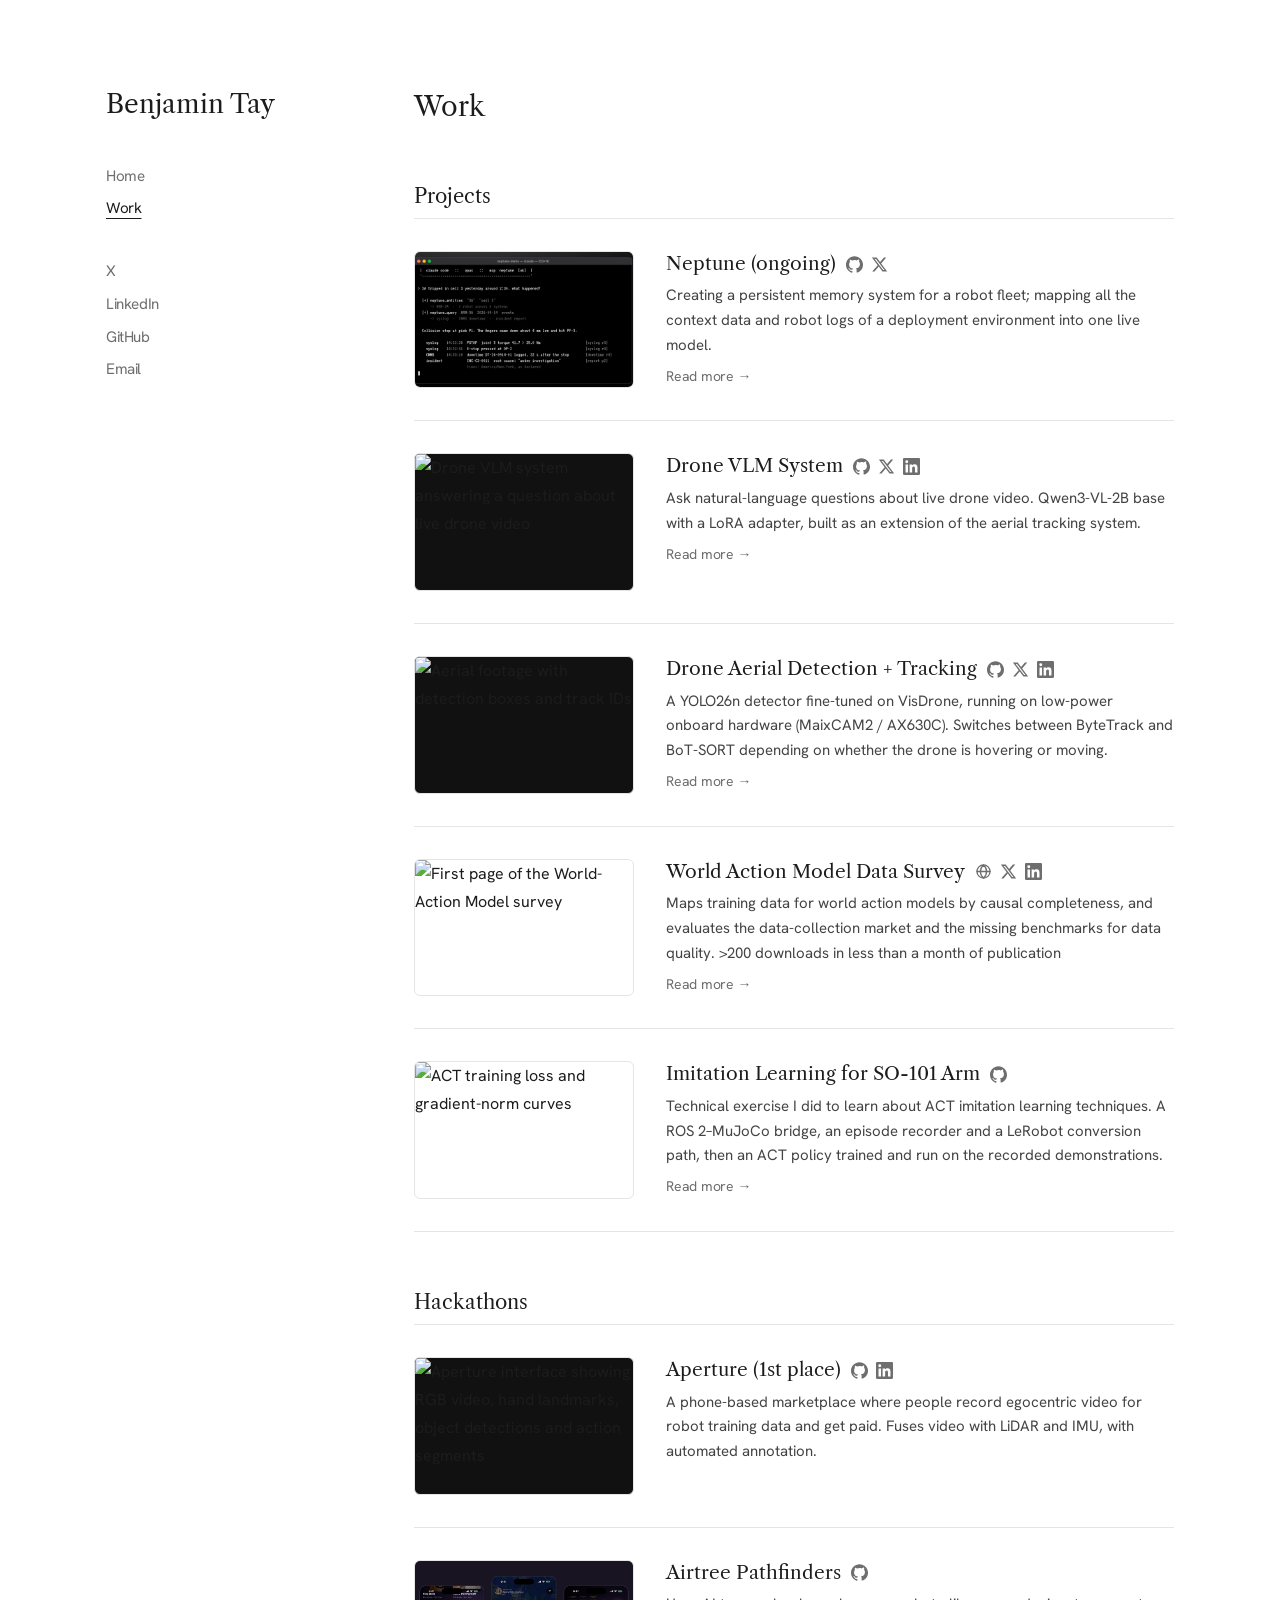
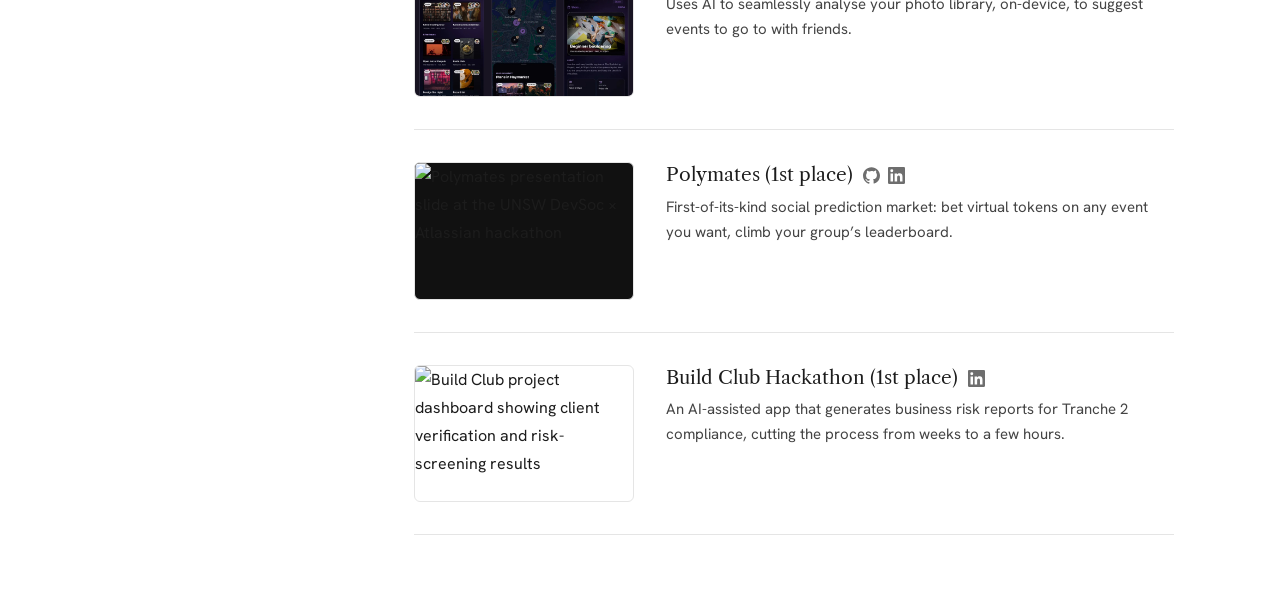
==== commit e6397dc3: "Mark Neptune as ongoing Co-Authored-By: Claude Opus 5.5 <noreply@anthropic.com> Claude-Session: http" ====
--- a/work.html
+++ b/work.html
@@ -33,7 +33,7 @@
           <article class="item clickable" data-dialog="neptune">
             <div class="thumb dark"><img src="assets/neptune-claude-code.png" alt="Neptune answering a question in Claude Code: a collision stop on robot ARM-3A, with cited syslog, CMMS and incident records" width="2656" height="1552" loading="lazy"></div>
             <div class="item-text">
-              <h3 class="item-title"><a class="title-link" href="#neptune" aria-haspopup="dialog">Neptune</a><a class="icon-link sm" href="https://github.com/bennytay/neptune" target="_blank" rel="noopener noreferrer" aria-label="Neptune on GitHub"><svg aria-hidden="true" viewBox="0 0 24 24"><path d="M12 .297c-6.63 0-12 5.373-12 12 0 5.303 3.438 9.8 8.205 11.385.6.113.82-.258.82-.577 0-.285-.01-1.04-.015-2.04-3.338.724-4.042-1.61-4.042-1.61-.546-1.387-1.333-1.756-1.333-1.756-1.089-.745.083-.729.083-.729 1.205.084 1.839 1.237 1.839 1.237 1.07 1.834 2.807 1.304 3.492.997.107-.775.418-1.305.762-1.604-2.665-.305-5.467-1.334-5.467-5.931 0-1.311.469-2.381 1.236-3.221-.124-.303-.535-1.524.117-3.176 0 0 1.008-.322 3.301 1.23A11.509 11.509 0 0 1 12 5.803c1.02.005 2.047.138 3.006.404 2.291-1.552 3.297-1.23 3.297-1.23.653 1.653.242 2.874.118 3.176.77.84 1.235 1.911 1.235 3.221 0 4.609-2.807 5.624-5.479 5.921.43.372.823 1.102.823 2.222 0 1.606-.014 2.898-.014 3.293 0 .322.216.694.825.576C20.565 22.092 24 17.592 24 12.297c0-6.627-5.373-12-12-12"></path></svg></a><a class="icon-link sm" href="https://x.com/bennytay07/status/2110752009976754232" target="_blank" rel="noopener noreferrer" aria-label="Neptune on X"><svg aria-hidden="true" viewBox="0 0 24 24"><path d="M18.244 2.25h3.308l-7.227 8.26 8.502 11.24h-6.66l-5.214-6.817L4.99 21.75H1.68l7.73-8.835L1.254 2.25H8.08l4.713 6.231 5.45-6.231Zm-1.161 17.52h1.833L7.084 4.126H5.117L17.083 19.77Z"></path></svg></a></h3>
+              <h3 class="item-title"><a class="title-link" href="#neptune" aria-haspopup="dialog">Neptune (ongoing)</a><a class="icon-link sm" href="https://github.com/bennytay/neptune" target="_blank" rel="noopener noreferrer" aria-label="Neptune on GitHub"><svg aria-hidden="true" viewBox="0 0 24 24"><path d="M12 .297c-6.63 0-12 5.373-12 12 0 5.303 3.438 9.8 8.205 11.385.6.113.82-.258.82-.577 0-.285-.01-1.04-.015-2.04-3.338.724-4.042-1.61-4.042-1.61-.546-1.387-1.333-1.756-1.333-1.756-1.089-.745.083-.729.083-.729 1.205.084 1.839 1.237 1.839 1.237 1.07 1.834 2.807 1.304 3.492.997.107-.775.418-1.305.762-1.604-2.665-.305-5.467-1.334-5.467-5.931 0-1.311.469-2.381 1.236-3.221-.124-.303-.535-1.524.117-3.176 0 0 1.008-.322 3.301 1.23A11.509 11.509 0 0 1 12 5.803c1.02.005 2.047.138 3.006.404 2.291-1.552 3.297-1.23 3.297-1.23.653 1.653.242 2.874.118 3.176.77.84 1.235 1.911 1.235 3.221 0 4.609-2.807 5.624-5.479 5.921.43.372.823 1.102.823 2.222 0 1.606-.014 2.898-.014 3.293 0 .322.216.694.825.576C20.565 22.092 24 17.592 24 12.297c0-6.627-5.373-12-12-12"></path></svg></a><a class="icon-link sm" href="https://x.com/bennytay07/status/2110752009976754232" target="_blank" rel="noopener noreferrer" aria-label="Neptune on X"><svg aria-hidden="true" viewBox="0 0 24 24"><path d="M18.244 2.25h3.308l-7.227 8.26 8.502 11.24h-6.66l-5.214-6.817L4.99 21.75H1.68l7.73-8.835L1.254 2.25H8.08l4.713 6.231 5.45-6.231Zm-1.161 17.52h1.833L7.084 4.126H5.117L17.083 19.77Z"></path></svg></a></h3>
               <p class="item-desc">Creating a persistent memory system for a robot fleet; mapping all the context data and robot logs of a deployment environment into one live model.</p>
               <span class="more" aria-hidden="true">Read more →</span>
             </div>
@@ -111,7 +111,7 @@
   <dialog class="dlg" id="neptune" aria-labelledby="neptune-title">
     <div class="dlg-body">
       <button class="dlg-close" type="button" aria-label="Close"><svg width="18" height="18" viewBox="0 0 24 24" fill="none" stroke="currentColor" stroke-width="1.6" stroke-linecap="round" aria-hidden="true"><path d="M6 6l12 12M18 6L6 18"/></svg></button>
-      <h2 class="dlg-title" id="neptune-title"><span>Neptune</span><a class="icon-link" href="https://github.com/bennytay/neptune" target="_blank" rel="noopener noreferrer" aria-label="Neptune on GitHub"><svg aria-hidden="true" viewBox="0 0 24 24"><path d="M12 .297c-6.63 0-12 5.373-12 12 0 5.303 3.438 9.8 8.205 11.385.6.113.82-.258.82-.577 0-.285-.01-1.04-.015-2.04-3.338.724-4.042-1.61-4.042-1.61-.546-1.387-1.333-1.756-1.333-1.756-1.089-.745.083-.729.083-.729 1.205.084 1.839 1.237 1.839 1.237 1.07 1.834 2.807 1.304 3.492.997.107-.775.418-1.305.762-1.604-2.665-.305-5.467-1.334-5.467-5.931 0-1.311.469-2.381 1.236-3.221-.124-.303-.535-1.524.117-3.176 0 0 1.008-.322 3.301 1.23A11.509 11.509 0 0 1 12 5.803c1.02.005 2.047.138 3.006.404 2.291-1.552 3.297-1.23 3.297-1.23.653 1.653.242 2.874.118 3.176.77.84 1.235 1.911 1.235 3.221 0 4.609-2.807 5.624-5.479 5.921.43.372.823 1.102.823 2.222 0 1.606-.014 2.898-.014 3.293 0 .322.216.694.825.576C20.565 22.092 24 17.592 24 12.297c0-6.627-5.373-12-12-12"></path></svg></a><a class="icon-link" href="https://x.com/bennytay07/status/2110752009976754232" target="_blank" rel="noopener noreferrer" aria-label="Neptune on X"><svg aria-hidden="true" viewBox="0 0 24 24"><path d="M18.244 2.25h3.308l-7.227 8.26 8.502 11.24h-6.66l-5.214-6.817L4.99 21.75H1.68l7.73-8.835L1.254 2.25H8.08l4.713 6.231 5.45-6.231Zm-1.161 17.52h1.833L7.084 4.126H5.117L17.083 19.77Z"></path></svg></a></h2>
+      <h2 class="dlg-title" id="neptune-title"><span>Neptune (ongoing)</span><a class="icon-link" href="https://github.com/bennytay/neptune" target="_blank" rel="noopener noreferrer" aria-label="Neptune on GitHub"><svg aria-hidden="true" viewBox="0 0 24 24"><path d="M12 .297c-6.63 0-12 5.373-12 12 0 5.303 3.438 9.8 8.205 11.385.6.113.82-.258.82-.577 0-.285-.01-1.04-.015-2.04-3.338.724-4.042-1.61-4.042-1.61-.546-1.387-1.333-1.756-1.333-1.756-1.089-.745.083-.729.083-.729 1.205.084 1.839 1.237 1.839 1.237 1.07 1.834 2.807 1.304 3.492.997.107-.775.418-1.305.762-1.604-2.665-.305-5.467-1.334-5.467-5.931 0-1.311.469-2.381 1.236-3.221-.124-.303-.535-1.524.117-3.176 0 0 1.008-.322 3.301 1.23A11.509 11.509 0 0 1 12 5.803c1.02.005 2.047.138 3.006.404 2.291-1.552 3.297-1.23 3.297-1.23.653 1.653.242 2.874.118 3.176.77.84 1.235 1.911 1.235 3.221 0 4.609-2.807 5.624-5.479 5.921.43.372.823 1.102.823 2.222 0 1.606-.014 2.898-.014 3.293 0 .322.216.694.825.576C20.565 22.092 24 17.592 24 12.297c0-6.627-5.373-12-12-12"></path></svg></a><a class="icon-link" href="https://x.com/bennytay07/status/2110752009976754232" target="_blank" rel="noopener noreferrer" aria-label="Neptune on X"><svg aria-hidden="true" viewBox="0 0 24 24"><path d="M18.244 2.25h3.308l-7.227 8.26 8.502 11.24h-6.66l-5.214-6.817L4.99 21.75H1.68l7.73-8.835L1.254 2.25H8.08l4.713 6.231 5.45-6.231Zm-1.161 17.52h1.833L7.084 4.126H5.117L17.083 19.77Z"></path></svg></a></h2>
           <img class="dlg-img" src="assets/neptune-claude-code.png" alt="Neptune answering a question in Claude Code: a collision stop on robot ARM-3A, with cited syslog, CMMS and incident records" width="2656" height="1552" loading="lazy">
           <ul class="dlg-list">
             <li>Creating a persistent memory layer for robotic deployments, aggregating context data (records, history, regulations) with physical data (MCAP files + ROS + URDF + logs etc). Like <a href="https://supermemory.ai" rel="noopener noreferrer" target="_blank">supermemory.ai</a> but for robots. With more deployment data, the memory is automatically updated + can be used as a data flywheel.</li>
